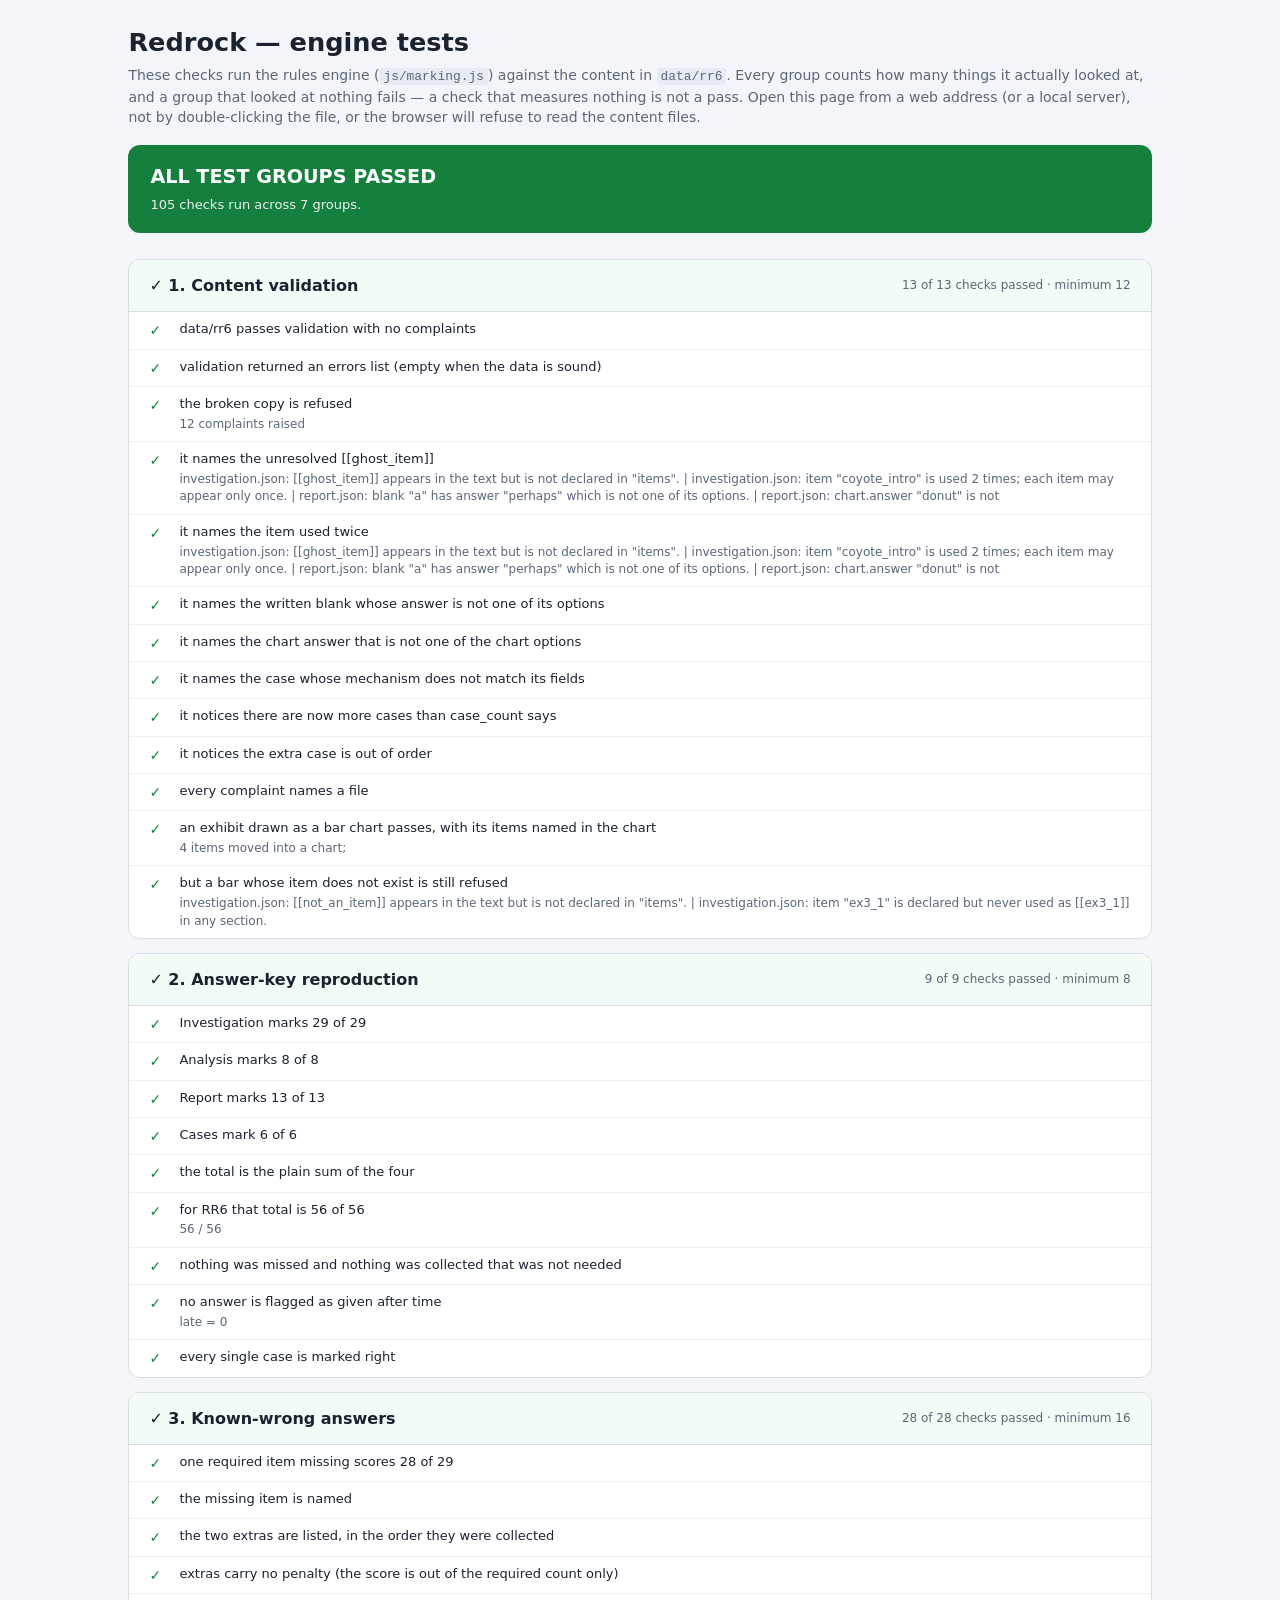
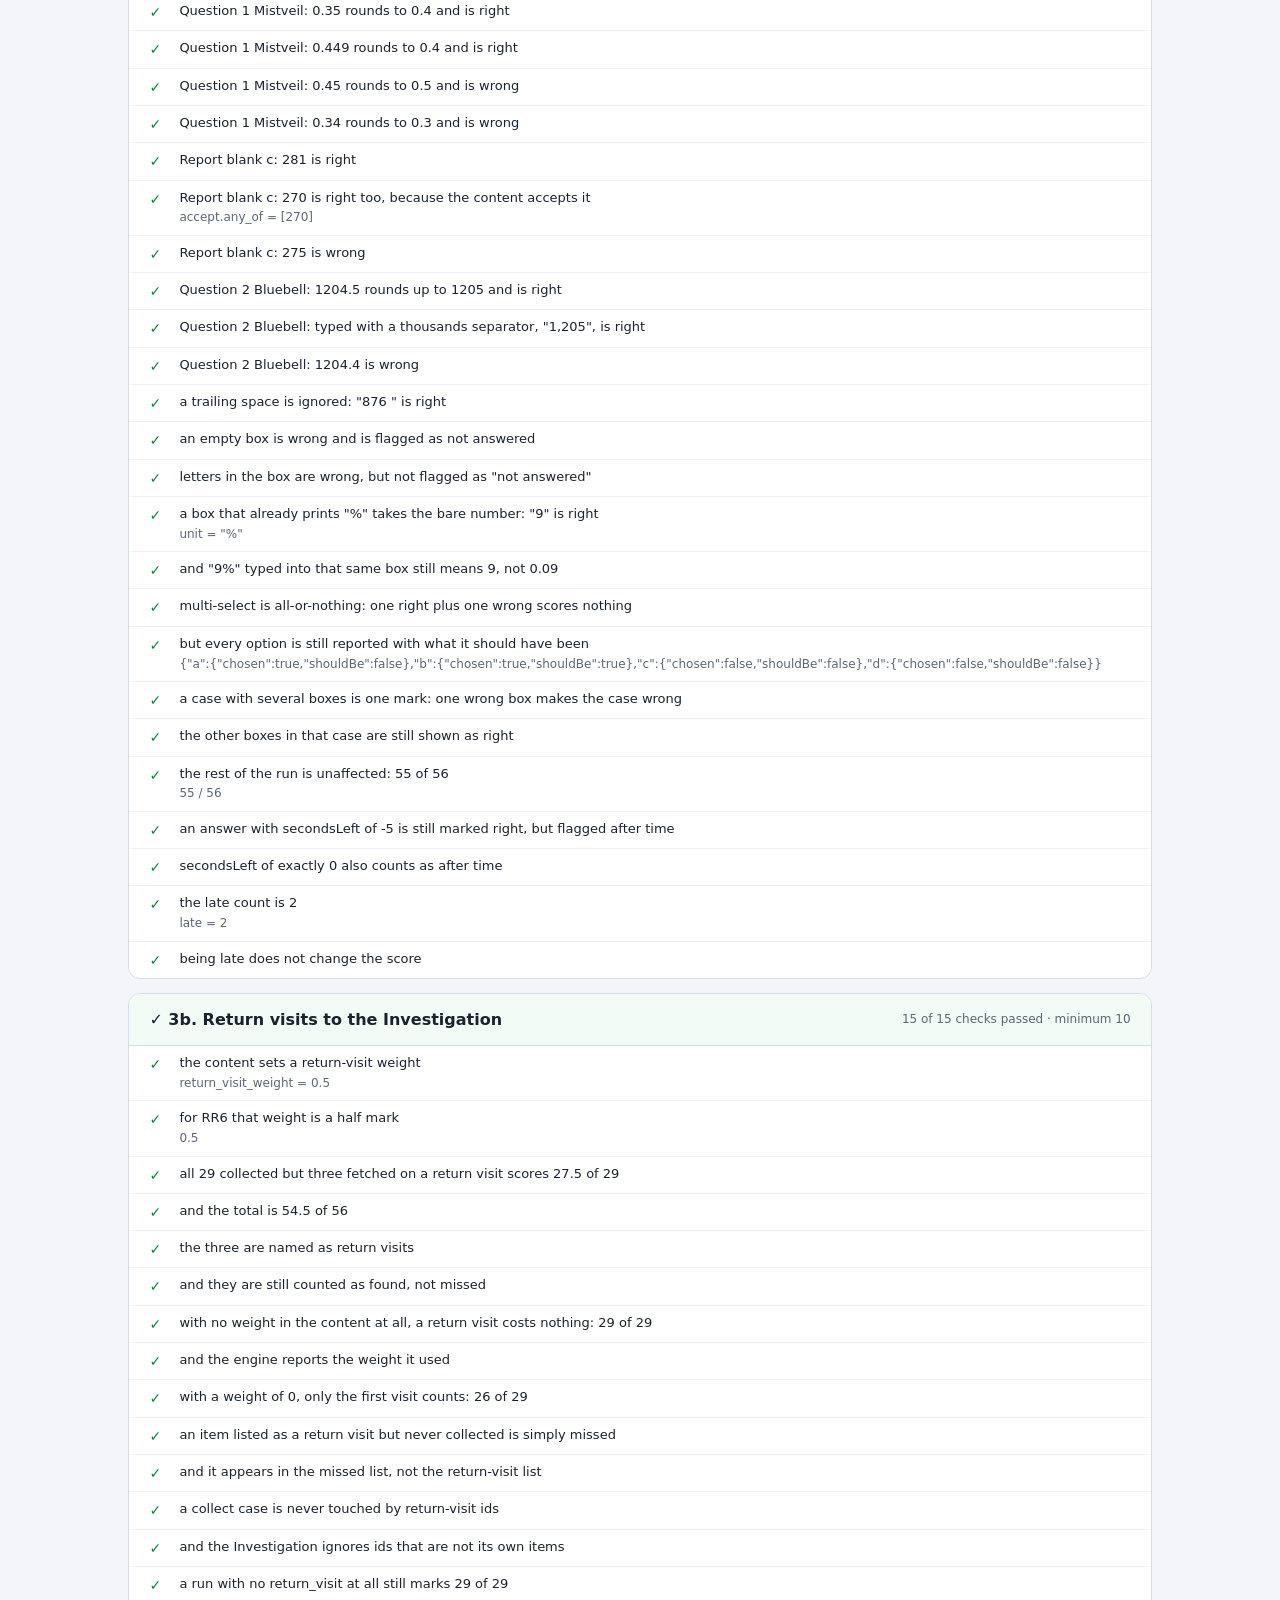
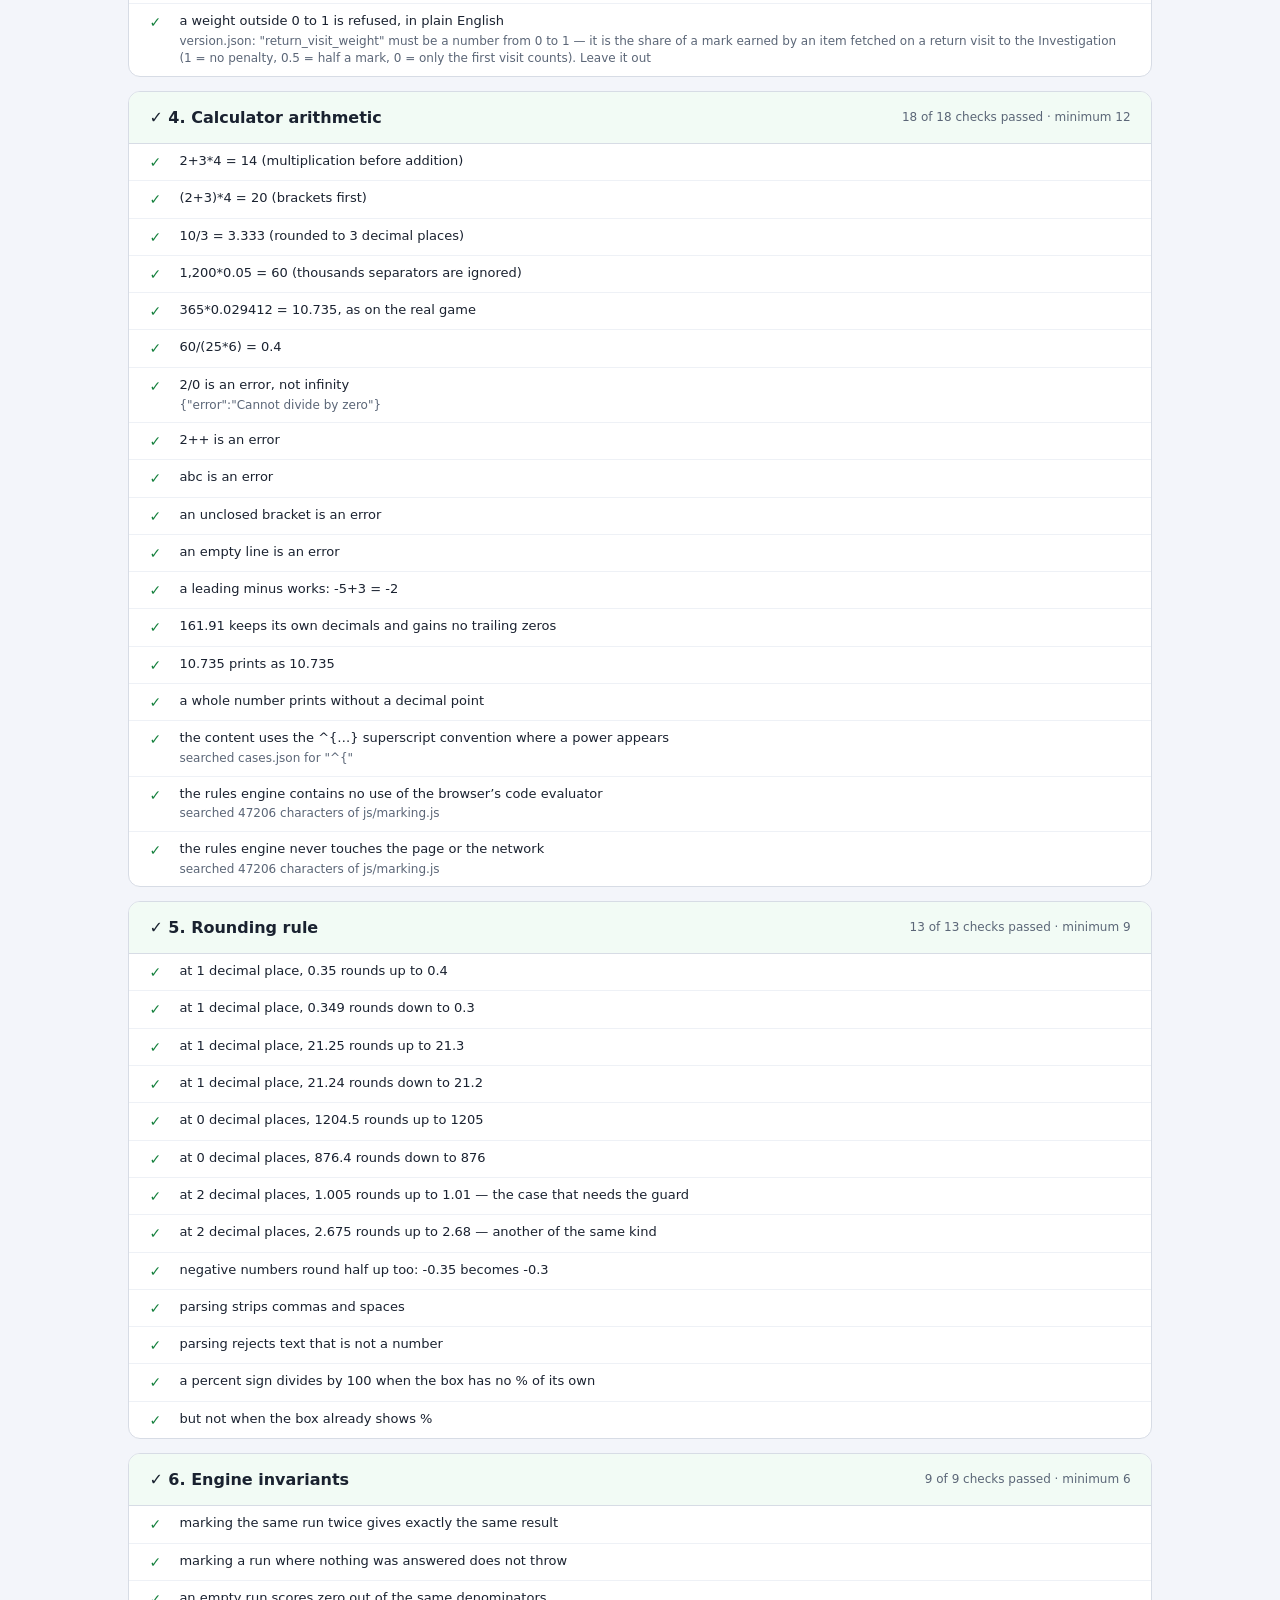
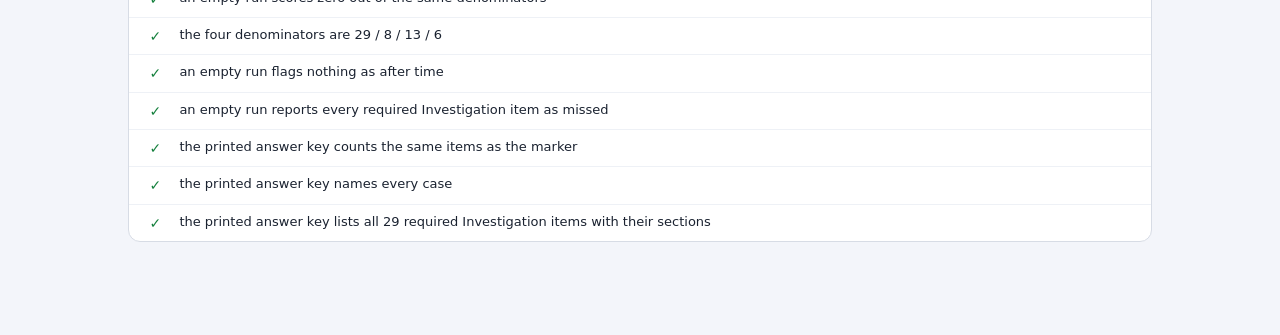
==== tests.html @ 3cd0988c "Add files via upload" ====
<!DOCTYPE html>
<html lang="en">
<head>
<meta charset="utf-8">
<meta name="viewport" content="width=device-width, initial-scale=1">
<title>Redrock — engine tests</title>
<link rel="stylesheet" href="css/shared-styles.css">
<style>
  /* This page is a report, not part of the simulation, so it is allowed to
     scroll and it is light throughout. */
  body { overflow: auto; background: var(--surface); color: var(--on-light); }
  .wrap { max-width: 1100px; margin: 0 auto; padding: 24px clamp(14px, 3vw, 40px) 80px; }
  h1 { font-size: clamp(21px, 2vw, 29px); margin-bottom: 4px; }
  .lede { color: var(--on-light-muted); margin: 0 0 var(--space-5); font-size: max(14px, 0.92em); }
  .banner {
    border-radius: var(--radius); padding: 18px 22px; margin-bottom: var(--space-6);
    font-size: clamp(17px, 1.5vw, 22px); font-weight: 700; color: #fff;
  }
  .banner.pass { background: var(--success); }
  .banner.fail { background: var(--error); }
  .banner.busy { background: var(--on-light-muted); }
  .banner .sub { display: block; font-weight: 400; font-size: max(13px, 0.62em); margin-top: 5px; opacity: 0.92; }
  .group {
    background: var(--surface-plain); border: 1px solid var(--surface-line);
    border-radius: var(--radius); margin-bottom: var(--space-4); overflow: hidden;
  }
  .group > h2 {
    font-size: max(16px, 1.05em); padding: 14px 20px; margin: 0;
    border-bottom: 1px solid var(--surface-line);
    display: flex; align-items: center; justify-content: space-between; gap: 12px;
  }
  .group .count { font-size: max(12px, 0.72em); font-weight: 500; color: var(--on-light-muted); }
  .group.is-fail > h2 { background: #fef2f6; }
  .group.is-pass > h2 { background: #f2fbf5; }
  .row { display: flex; gap: 12px; padding: 8px 20px; border-bottom: 1px solid #eef1f6; align-items: flex-start; }
  .row:last-child { border-bottom: none; }
  .row .icon { flex: 0 0 auto; font-weight: 700; width: 18px; }
  .row.ok .icon { color: var(--success); }
  .row.no .icon { color: var(--error); }
  .row.no { background: #fef2f6; }
  .row .what { flex: 1 1 auto; font-size: max(13px, 0.88em); }
  .row .detail { display: block; color: var(--on-light-muted); font-size: max(12px, 0.82em); margin-top: 2px; }
  code { font-family: ui-monospace, "SF Mono", Menlo, Consolas, monospace; font-size: 0.92em;
         background: var(--surface-sunken); padding: 1px 4px; border-radius: 4px; }
</style>
</head>
<body class="scrolls">
<div class="wrap">
  <h1>Redrock — engine tests</h1>
  <p class="lede">
    These checks run the rules engine (<code>js/marking.js</code>) against the content in
    <code>data/rr6</code>. Every group counts how many things it actually looked at, and a group
    that looked at nothing fails — a check that measures nothing is not a pass.
    Open this page from a web address (or a local server), not by double-clicking the file,
    or the browser will refuse to read the content files.
  </p>

  <div id="banner" class="banner busy">Running…</div>
  <div id="groups"></div>
</div>

<script src="js/marking.js"></script>
<script src="js/content.js"></script>
<script>
'use strict';

/* ------------------------------------------------------------------ *
 * A very small test harness.
 *
 * Each group must declare `minimum`: the least number of checks it is
 * expected to make. If it makes fewer — because the data it was going to
 * walk turned out to be empty — the group fails. This is the Sea Wolf
 * lesson: "0 problems over 0 items" reported a pass and shipped a fault.
 * ------------------------------------------------------------------ */

var groups = [];
var current = null;

function group(name, minimum) {
  current = { name: name, minimum: minimum, rows: [], failures: 0 };
  groups.push(current);
}
function check(description, condition, detail) {
  current.rows.push({ ok: !!condition, what: description, detail: detail || '' });
  if (!condition) current.failures++;
}
function checkEqual(description, actual, expected) {
  var same = JSON.stringify(actual) === JSON.stringify(expected);
  check(description, same, same ? '' : 'expected ' + JSON.stringify(expected) +
                                   ', got ' + JSON.stringify(actual));
}
function includesMessage(errors, fragment) {
  for (var i = 0; i < errors.length; i++) {
    if (errors[i].indexOf(fragment) !== -1) return true;
  }
  return false;
}
function deepCopy(x) { return JSON.parse(JSON.stringify(x)); }

function render() {
  var host = document.getElementById('groups');
  var banner = document.getElementById('banner');
  var totalChecks = 0, failedGroups = [];
  host.innerHTML = '';

  groups.forEach(function (g) {
    var tooFew = g.rows.length < g.minimum;
    if (tooFew) {
      g.rows.push({
        ok: false,
        what: 'This group made ' + g.rows.length + ' checks but should make at least ' +
              g.minimum + '.',
        detail: 'A group that measures nothing must fail, not pass.'
      });
      g.failures++;
    }
    totalChecks += g.rows.length;
    if (g.failures) failedGroups.push(g.name);

    var box = document.createElement('section');
    box.className = 'group ' + (g.failures ? 'is-fail' : 'is-pass');
    var head = document.createElement('h2');
    head.innerHTML = '<span>' + (g.failures ? '✗ ' : '✓ ') + g.name + '</span>' +
      '<span class="count">' + (g.rows.length - g.failures + (g.failures ? 0 : 0)) +
      ' of ' + g.rows.length + ' checks passed · minimum ' + g.minimum + '</span>';
    box.appendChild(head);
    g.rows.forEach(function (r) {
      var row = document.createElement('div');
      row.className = 'row ' + (r.ok ? 'ok' : 'no');
      row.innerHTML = '<span class="icon">' + (r.ok ? '✓' : '✗') + '</span>' +
        '<span class="what"></span>';
      row.querySelector('.what').textContent = r.what;
      if (r.detail) {
        var d = document.createElement('span');
        d.className = 'detail';
        d.textContent = r.detail;
        row.querySelector('.what').appendChild(d);
      }
      box.appendChild(row);
    });
    host.appendChild(box);
  });

  if (failedGroups.length) {
    banner.className = 'banner fail';
    banner.innerHTML = 'FAILED: ' + failedGroups.join(', ') +
      '<span class="sub">' + totalChecks + ' checks run across ' + groups.length + ' groups.</span>';
  } else {
    banner.className = 'banner pass';
    banner.innerHTML = 'ALL TEST GROUPS PASSED' +
      '<span class="sub">' + totalChecks + ' checks run across ' + groups.length + ' groups.</span>';
  }
}

/* ------------------------------------------------------------------ *
 * The answer key, built from the content itself.
 * Every answer in data/rr6 was checked against 20260908_RR6_Answer Key.docx
 * when the content was extracted, so reproducing the content's own answers
 * is reproducing the key.
 * ------------------------------------------------------------------ */
function keyAnswers(content) {
  var A = { investigation: { journal: [] }, analysis: {},
            report: { written: {}, grid: {} }, cases: {} };
  var items = content.investigation.items;
  Object.keys(items).forEach(function (id) { if (items[id].required) A.investigation.journal.push(id); });
  content.analysis.questions.forEach(function (q) {
    q.boxes.forEach(function (b) { A.analysis[b.id] = { value: String(b.answer), secondsLeft: 900 }; });
  });
  var rep = content.report;
  Object.keys(rep.written.blanks).forEach(function (id) {
    A.report.written[id] = { value: String(rep.written.blanks[id].answer), secondsLeft: 800 };
  });
  A.report.chart = { value: rep.chart.answer, secondsLeft: 700 };
  rep.grid.cells.forEach(function (row) {
    row.forEach(function (cell) {
      if (cell.id) A.report.grid[cell.id] = { value: String(cell.answer), secondsLeft: 600 };
    });
  });
  content.cases.cases.forEach(function (c) {
    var entry;
    if (c.mechanism === 'choose_one') entry = { value: c.answer };
    else if (c.mechanism === 'choose_many') entry = { values: c.answer.slice() };
    else if (c.mechanism === 'dropdowns') {
      entry = { dropdowns: {} };
      c.dropdowns.forEach(function (d) { entry.dropdowns[d.id] = d.answer; });
    } else if (c.mechanism === 'number' || c.mechanism === 'numbers') {
      entry = { boxes: {} };
      c.boxes.forEach(function (b) { entry.boxes[b.id] = String(b.answer); });
    } else {
      entry = { journal: [] };
      Object.keys(c.items).forEach(function (id) { if (c.items[id].required) entry.journal.push(id); });
    }
    entry.secondsLeft = 500;
    A.cases[c.number] = entry;
  });
  return A;
}

/* ------------------------------------------------------------------ */

function run(content, markingSource) {
  var M = MARKING;

  /* ---- GROUP 1 — content validation ---------------------------------- */
  group('1. Content validation', 12);

  var good = M.validateContent(content.version, content.investigation,
                               content.analysis, content.report, content.cases);
  check('data/rr6 passes validation with no complaints', good.ok,
        good.ok ? '' : good.errors.join(' | '));
  check('validation returned an errors list (empty when the data is sound)',
        Array.isArray(good.errors) && good.errors.length === 0);

  /* A deliberately broken copy. Each fault is a real mistake WK could make
     while typing the next version by hand. */
  var badInv = deepCopy(content.investigation);
  badInv.sections[0].blocks.push({ kind: 'text', text: 'A stray [[ghost_item]] reference.' });
  var firstItemId = Object.keys(badInv.items)[0];
  badInv.sections[0].blocks.push({ kind: 'text', text: 'And [[' + firstItemId + ']] again.' });

  var badRep = deepCopy(content.report);
  var firstBlank = Object.keys(badRep.written.blanks)[0];
  badRep.written.blanks[firstBlank].answer = 'perhaps';
  badRep.chart.answer = 'donut';

  var badCases = deepCopy(content.cases);
  var numberCase = null;
  badCases.cases.forEach(function (c) {
    if ((c.mechanism === 'number' || c.mechanism === 'numbers') && !numberCase) numberCase = c;
  });
  if (numberCase) { numberCase.mechanism = 'choose_one'; }   // wrong fields for its mechanism
  badCases.cases.push({ number: 99, mechanism: 'number', prompt: '', question: '',
                        explanation: '', boxes: [] });

  var bad = M.validateContent(content.version, badInv, content.analysis, badRep, badCases);
  check('the broken copy is refused', !bad.ok,
        bad.ok ? 'validation wrongly accepted it' : bad.errors.length + ' complaints raised');
  check('it names the unresolved [[ghost_item]]',
        includesMessage(bad.errors, '[[ghost_item]]'),
        bad.errors.join(' | ').slice(0, 300));
  check('it names the item used twice',
        includesMessage(bad.errors, 'is used 2 times'),
        bad.errors.join(' | ').slice(0, 300));
  check('it names the written blank whose answer is not one of its options',
        includesMessage(bad.errors, 'blank "' + firstBlank + '" has answer "perhaps"'));
  check('it names the chart answer that is not one of the chart options',
        includesMessage(bad.errors, 'chart.answer "donut"'));
  check('it names the case whose mechanism does not match its fields',
        includesMessage(bad.errors, 'needs at least two "options"'));
  check('it notices there are now more cases than case_count says',
        includesMessage(bad.errors, 'case_count'));
  check('it notices the extra case is out of order',
        includesMessage(bad.errors, 'out of order'));
  check('every complaint names a file',
        bad.errors.every(function (e) { return /\.json:/.test(e); }),
        bad.errors.filter(function (e) { return !/\.json:/.test(e); }).join(' | '));

  /* A charted exhibit names its items in the chart's own "items" list rather
     than as [[id]] inside a piece of text. RR6 has no charted exhibit, but
     RR1 to RR3 do — and an earlier version of the checker did not know about
     that second form, so it would have refused all three of them with a
     complaint that their items were "declared but never used". This check
     exists so that cannot come back. */
  var charted = deepCopy(content.investigation);
  var lastSection = charted.sections[charted.sections.length - 1];
  var chartedIds = [];
  var chartedText = JSON.stringify(lastSection.blocks);
  Object.keys(charted.items).forEach(function (id) {
    if (chartedText.indexOf('[[' + id + ']]') !== -1) chartedIds.push(id);
  });
  lastSection.blocks = [{
    kind: 'bar_chart',
    categories: chartedIds.map(function (id) { return charted.items[id].label; }),
    series: [{ name: 'Values', values: chartedIds.map(function (id) { return Number(charted.items[id].text) || 1; }),
               items: chartedIds }]
  }];
  var chartedCheck = M.validateContent(content.version, charted, content.analysis,
                                       content.report, content.cases);
  check('an exhibit drawn as a bar chart passes, with its items named in the chart',
        chartedCheck.ok && chartedIds.length >= 2,
        chartedIds.length + ' items moved into a chart; ' + chartedCheck.errors.join(' | '));

  var chartedBad = deepCopy(charted);
  chartedBad.sections[chartedBad.sections.length - 1].blocks[0].series[0].items[0] = 'not_an_item';
  var chartedBadCheck = M.validateContent(content.version, chartedBad, content.analysis,
                                          content.report, content.cases);
  check('but a bar whose item does not exist is still refused',
        !chartedBadCheck.ok && includesMessage(chartedBadCheck.errors, 'not_an_item'),
        chartedBadCheck.errors.join(' | ').slice(0, 300));

  /* ---- GROUP 2 — the answer key marks full marks --------------------- */
  group('2. Answer-key reproduction', 8);

  var key = keyAnswers(content);
  var marked = M.markGame(content, key);
  var expectedInv = Object.keys(content.investigation.items)
        .filter(function (id) { return content.investigation.items[id].required; }).length;
  var expectedAna = content.analysis.questions
        .reduce(function (n, q) { return n + q.boxes.length; }, 0);
  var nonFixed = 0;
  content.report.grid.cells.forEach(function (r) {
    r.forEach(function (c) { if (!('fixed' in c)) nonFixed++; });
  });
  var expectedRep = Object.keys(content.report.written.blanks).length + 1 + nonFixed;

  checkEqual('Investigation marks ' + expectedInv + ' of ' + expectedInv,
             [marked.investigation.score, marked.investigation.of], [expectedInv, expectedInv]);
  checkEqual('Analysis marks ' + expectedAna + ' of ' + expectedAna,
             [marked.analysis.score, marked.analysis.of], [expectedAna, expectedAna]);
  checkEqual('Report marks ' + expectedRep + ' of ' + expectedRep,
             [marked.report.score, marked.report.of], [expectedRep, expectedRep]);
  checkEqual('Cases mark ' + content.cases.cases.length + ' of ' + content.cases.cases.length,
             [marked.casesScore, marked.casesOf],
             [content.cases.cases.length, content.cases.cases.length]);
  checkEqual('the total is the plain sum of the four',
             marked.total,
             { score: expectedInv + expectedAna + expectedRep + content.cases.cases.length,
               of: expectedInv + expectedAna + expectedRep + content.cases.cases.length });
  check('for RR6 that total is 56 of 56',
        marked.total.score === 56 && marked.total.of === 56,
        marked.total.score + ' / ' + marked.total.of);
  check('nothing was missed and nothing was collected that was not needed',
        marked.investigation.missing.length === 0 && marked.investigation.extras.length === 0);
  check('no answer is flagged as given after time', marked.late === 0, 'late = ' + marked.late);
  check('every single case is marked right',
        marked.cases.length === content.cases.cases.length &&
        marked.cases.every(function (c) { return c.correct; }),
        marked.cases.filter(function (c) { return !c.correct; })
                    .map(function (c) { return 'case ' + c.number; }).join(', '));

  /* ---- GROUP 3 — deliberately wrong answers -------------------------- */
  group('3. Known-wrong answers', 16);

  var wrong = keyAnswers(content);
  var requiredIds = Object.keys(content.investigation.items)
        .filter(function (id) { return content.investigation.items[id].required; });
  var optionalIds = Object.keys(content.investigation.items)
        .filter(function (id) { return !content.investigation.items[id].required; });
  var dropped = requiredIds[0];
  wrong.investigation.journal = requiredIds.slice(1)
        .concat([optionalIds[0], optionalIds[1]]);
  var wrongMarked = M.markGame(content, wrong);
  checkEqual('one required item missing scores ' + (expectedInv - 1) + ' of ' + expectedInv,
             [wrongMarked.investigation.score, wrongMarked.investigation.of],
             [expectedInv - 1, expectedInv]);
  checkEqual('the missing item is named', wrongMarked.investigation.missing, [dropped]);
  checkEqual('the two extras are listed, in the order they were collected',
             wrongMarked.investigation.extras, [optionalIds[0], optionalIds[1]]);
  check('extras carry no penalty (the score is out of the required count only)',
        wrongMarked.investigation.of === expectedInv);

  var q1 = content.analysis.questions[0].boxes[0];      // Mistveil, key 0.4 at 1 decimal
  check('Question 1 Mistveil: 0.35 rounds to 0.4 and is right',
        M.markNumber('0.35', q1).correct);
  check('Question 1 Mistveil: 0.449 rounds to 0.4 and is right',
        M.markNumber('0.449', q1).correct);
  check('Question 1 Mistveil: 0.45 rounds to 0.5 and is wrong',
        !M.markNumber('0.45', q1).correct);
  check('Question 1 Mistveil: 0.34 rounds to 0.3 and is wrong',
        !M.markNumber('0.34', q1).correct);

  var blankC = content.report.written.blanks.c;         // 281, also accepts 270
  check('Report blank c: 281 is right', M.markNumber('281', blankC).correct);
  check('Report blank c: 270 is right too, because the content accepts it',
        M.markNumber('270', blankC).correct,
        'accept.any_of = ' + JSON.stringify(blankC.accept.any_of || []));
  check('Report blank c: 275 is wrong', !M.markNumber('275', blankC).correct);

  var q2b = content.analysis.questions[1].boxes[1];     // Bluebell, key 1205 at 0 decimals
  check('Question 2 Bluebell: 1204.5 rounds up to 1205 and is right',
        M.markNumber('1204.5', q2b).correct);
  check('Question 2 Bluebell: typed with a thousands separator, "1,205", is right',
        M.markNumber('1,205', q2b).correct);
  check('Question 2 Bluebell: 1204.4 is wrong', !M.markNumber('1204.4', q2b).correct);

  var q2a = content.analysis.questions[1].boxes[0];     // Mistveil, key 876
  check('a trailing space is ignored: "876 " is right', M.markNumber('876 ', q2a).correct);
  var emptyMark = M.markNumber('', q2a);
  check('an empty box is wrong and is flagged as not answered',
        !emptyMark.correct && emptyMark.notAnswered === true);
  check('letters in the box are wrong, but not flagged as "not answered"',
        !M.markNumber('eight hundred', q2a).correct &&
        M.markNumber('eight hundred', q2a).notAnswered !== true);

  var pctBox = content.analysis.questions[2].boxes[0];  // has unit "%"
  check('a box that already prints "%" takes the bare number: "9" is right',
        M.markNumber('9', pctBox).correct, 'unit = ' + JSON.stringify(pctBox.unit));
  check('and "9%" typed into that same box still means 9, not 0.09',
        M.markNumber('9%', pctBox).correct);

  var multiCase = null;
  content.cases.cases.forEach(function (c) { if (c.mechanism === 'choose_many') multiCase = c; });
  var multi = M.markMulti(['a', 'b'], multiCase.options, multiCase.answer);
  check('multi-select is all-or-nothing: one right plus one wrong scores nothing',
        !multi.correct);
  check('but every option is still reported with what it should have been',
        Object.keys(multi.per_option).length === Object.keys(multiCase.options).length &&
        multi.per_option.b.shouldBe === true && multi.per_option.a.shouldBe === false,
        JSON.stringify(multi.per_option));

  var boxesCase = null;
  content.cases.cases.forEach(function (c) {
    if (c.mechanism === 'numbers' && c.boxes && c.boxes.length > 1) boxesCase = c;
  });
  var caseAnswers = keyAnswers(content);
  caseAnswers.cases[boxesCase.number].boxes[boxesCase.boxes[1].id] = '999';
  var caseMarked = M.markGame(content, caseAnswers);
  var thatCase = caseMarked.cases.filter(function (c) { return c.number === boxesCase.number; })[0];
  check('a case with several boxes is one mark: one wrong box makes the case wrong',
        !thatCase.correct);
  check('the other boxes in that case are still shown as right',
        thatCase.detail.boxes[0].correct === true && thatCase.detail.boxes[1].correct === false);
  check('the rest of the run is unaffected: ' + (56 - 1) + ' of 56',
        caseMarked.total.score === 55, caseMarked.total.score + ' / ' + caseMarked.total.of);

  var lateAnswers = keyAnswers(content);
  lateAnswers.analysis[q1.id].secondsLeft = -5;
  lateAnswers.report.chart.secondsLeft = 0;
  var lateMarked = M.markGame(content, lateAnswers);
  check('an answer with secondsLeft of -5 is still marked right, but flagged after time',
        lateMarked.analysis.questions[0].boxes[0].correct === true &&
        lateMarked.analysis.questions[0].boxes[0].late === true);
  check('secondsLeft of exactly 0 also counts as after time',
        lateMarked.report.chart.late === true);
  check('the late count is 2', lateMarked.late === 2, 'late = ' + lateMarked.late);
  check('being late does not change the score', lateMarked.total.score === 56);

  /* ---- GROUP 3b — going back to the Investigation for something ------ */
  group('3b. Return visits to the Investigation', 10);

  var weight = content.version.return_visit_weight;
  check('the content sets a return-visit weight', typeof weight === 'number',
        'return_visit_weight = ' + JSON.stringify(weight));
  check('for RR6 that weight is a half mark', weight === 0.5, String(weight));

  /* All 29 collected, but three of them fetched on a second visit. */
  var back = keyAnswers(content);
  var threeLate = requiredIds.slice(0, 3);
  back.investigation.return_visit = threeLate.slice();
  var backMarked = M.markGame(content, back);
  checkEqual('all 29 collected but three fetched on a return visit scores 27.5 of 29',
             [backMarked.investigation.score, backMarked.investigation.of], [27.5, 29]);
  checkEqual('and the total is 54.5 of 56',
             [backMarked.total.score, backMarked.total.of], [54.5, 56]);
  checkEqual('the three are named as return visits',
             backMarked.investigation.returnVisit, threeLate);
  check('and they are still counted as found, not missed',
        backMarked.investigation.found.length === 29 &&
        backMarked.investigation.missing.length === 0);

  /* The same three, with the weight taken out of a copy of the content. */
  var noWeight = deepCopy(content);
  delete noWeight.version.return_visit_weight;
  var noWeightMarked = M.markGame(noWeight, back);
  checkEqual('with no weight in the content at all, a return visit costs nothing: 29 of 29',
             [noWeightMarked.investigation.score, noWeightMarked.investigation.of], [29, 29]);
  check('and the engine reports the weight it used', noWeightMarked.investigation.weight === 1);

  var zeroWeight = deepCopy(content);
  zeroWeight.version.return_visit_weight = 0;
  var zeroMarked = M.markGame(zeroWeight, back);
  checkEqual('with a weight of 0, only the first visit counts: 26 of 29',
             [zeroMarked.investigation.score, zeroMarked.investigation.of], [26, 29]);

  /* An id named as a return visit that was never actually collected. */
  var ghost = keyAnswers(content);
  ghost.investigation.journal = requiredIds.slice(1);
  ghost.investigation.return_visit = [requiredIds[0]];
  var ghostMarked = M.markGame(content, ghost);
  checkEqual('an item listed as a return visit but never collected is simply missed',
             [ghostMarked.investigation.score, ghostMarked.investigation.of], [28, 29]);
  checkEqual('and it appears in the missed list, not the return-visit list',
             [ghostMarked.investigation.missing, ghostMarked.investigation.returnVisit],
             [[requiredIds[0]], []]);

  /* Collect cases have no such thing as a return visit. */
  var collectCase = null;
  content.cases.cases.forEach(function (c) { if (c.mechanism === 'collect') collectCase = c; });
  var caseIds = Object.keys(collectCase.items).filter(function (id) {
    return collectCase.items[id].required;
  });
  var caseBack = keyAnswers(content);
  caseBack.investigation.return_visit = caseIds.slice();   /* nonsense on purpose */
  var caseBackMarked = M.markGame(content, caseBack);
  var thatCollect = caseBackMarked.cases.filter(function (c) {
    return c.number === collectCase.number;
  })[0];
  check('a collect case is never touched by return-visit ids', thatCollect.correct === true);
  checkEqual('and the Investigation ignores ids that are not its own items',
             [caseBackMarked.investigation.score, caseBackMarked.investigation.of], [29, 29]);

  check('a run with no return_visit at all still marks 29 of 29',
        M.markGame(content, keyAnswers(content)).investigation.score === 29);

  var badWeight = deepCopy(content);
  badWeight.version.return_visit_weight = 1.5;
  var badWeightCheck = M.validateContent(badWeight.version, badWeight.investigation,
                                         badWeight.analysis, badWeight.report, badWeight.cases);
  check('a weight outside 0 to 1 is refused, in plain English',
        !badWeightCheck.ok && includesMessage(badWeightCheck.errors, 'return_visit_weight'),
        badWeightCheck.errors.join(' | ').slice(0, 240));

  /* ---- GROUP 4 — the calculator's arithmetic ------------------------- */
  group('4. Calculator arithmetic', 12);

  function value(expr) { var r = MARKING.evaluate(expr); return r.error ? ('error: ' + r.error) : r.value; }
  checkEqual('2+3*4 = 14 (multiplication before addition)', value('2+3*4'), 14);
  checkEqual('(2+3)*4 = 20 (brackets first)', value('(2+3)*4'), 20);
  checkEqual('10/3 = 3.333 (rounded to 3 decimal places)', value('10/3'), 3.333);
  checkEqual('1,200*0.05 = 60 (thousands separators are ignored)', value('1,200*0.05'), 60);
  checkEqual('365*0.029412 = 10.735, as on the real game', value('365*0.029412'), 10.735);
  checkEqual('60/(25*6) = 0.4', value('60/(25*6)'), 0.4);
  check('2/0 is an error, not infinity', !!MARKING.evaluate('2/0').error,
        JSON.stringify(MARKING.evaluate('2/0')));
  check('2++ is an error', !!MARKING.evaluate('2++').error);
  check('abc is an error', !!MARKING.evaluate('abc').error);
  check('an unclosed bracket is an error', !!MARKING.evaluate('(2+3').error);
  check('an empty line is an error', !!MARKING.evaluate('').error);
  checkEqual('a leading minus works: -5+3 = -2', value('-5+3'), -2);
  checkEqual('161.91 keeps its own decimals and gains no trailing zeros',
             MARKING.formatNumber(161.91), '161.91');
  checkEqual('10.735 prints as 10.735', MARKING.formatNumber(10.735), '10.735');
  checkEqual('a whole number prints without a decimal point', MARKING.formatNumber(876), '876');
  check('the content uses the ^{…} superscript convention where a power appears',
        JSON.stringify(content.cases.cases).indexOf('^{') !== -1,
        'searched cases.json for "^{"');

  check('the rules engine contains no use of the browser’s code evaluator',
        markingSource.indexOf('ev' + 'al(') === -1,
        'searched ' + markingSource.length + ' characters of js/marking.js');
  check('the rules engine never touches the page or the network',
        markingSource.indexOf('document.') === -1 &&
        markingSource.indexOf('window.') === -1 &&
        markingSource.indexOf('fetch(') === -1,
        'searched ' + markingSource.length + ' characters of js/marking.js');

  /* ---- GROUP 5 — the rounding rule ----------------------------------- */
  group('5. Rounding rule', 9);

  checkEqual('at 1 decimal place, 0.35 rounds up to 0.4', MARKING.roundTo(0.35, 1), 0.4);
  checkEqual('at 1 decimal place, 0.349 rounds down to 0.3', MARKING.roundTo(0.349, 1), 0.3);
  checkEqual('at 1 decimal place, 21.25 rounds up to 21.3', MARKING.roundTo(21.25, 1), 21.3);
  checkEqual('at 1 decimal place, 21.24 rounds down to 21.2', MARKING.roundTo(21.24, 1), 21.2);
  checkEqual('at 0 decimal places, 1204.5 rounds up to 1205', MARKING.roundTo(1204.5, 0), 1205);
  checkEqual('at 0 decimal places, 876.4 rounds down to 876', MARKING.roundTo(876.4, 0), 876);
  checkEqual('at 2 decimal places, 1.005 rounds up to 1.01 — the case that needs the guard',
             MARKING.roundTo(1.005, 2), 1.01);
  checkEqual('at 2 decimal places, 2.675 rounds up to 2.68 — another of the same kind',
             MARKING.roundTo(2.675, 2), 2.68);
  checkEqual('negative numbers round half up too: -0.35 becomes -0.3',
             MARKING.roundTo(-0.35, 1), -0.3);
  checkEqual('parsing strips commas and spaces', MARKING.parseNumber(' 1,204.5 ', false), 1204.5);
  checkEqual('parsing rejects text that is not a number', MARKING.parseNumber('12a', false), null);
  checkEqual('a percent sign divides by 100 when the box has no % of its own',
             MARKING.parseNumber('16%', false), 0.16);
  checkEqual('but not when the box already shows %', MARKING.parseNumber('16%', true), 16);

  /* ---- GROUP 6 — engine invariants ----------------------------------- */
  group('6. Engine invariants', 6);

  var twice1 = JSON.stringify(M.markGame(content, keyAnswers(content)));
  var twice2 = JSON.stringify(M.markGame(content, keyAnswers(content)));
  check('marking the same run twice gives exactly the same result', twice1 === twice2);

  var emptyRun = M.markGame(content, {});
  check('marking a run where nothing was answered does not throw', true);
  checkEqual('an empty run scores zero out of the same denominators',
             [emptyRun.total.score, emptyRun.total.of], [0, 56]);
  checkEqual('the four denominators are 29 / 8 / 13 / 6',
             [emptyRun.investigation.of, emptyRun.analysis.of,
              emptyRun.report.of, emptyRun.casesOf], [29, 8, 13, 6]);
  check('an empty run flags nothing as after time', emptyRun.late === 0);
  check('an empty run reports every required Investigation item as missed',
        emptyRun.investigation.missing.length === 29);

  var keyPrint = M.answerKey(content);
  checkEqual('the printed answer key counts the same items as the marker',
             [keyPrint.totals.investigation, keyPrint.totals.analysis,
              keyPrint.totals.report, keyPrint.totals.cases, keyPrint.totals.total],
             [29, 8, 13, 6, 56]);
  check('the printed answer key names every case', keyPrint.cases.length === 6);
  check('the printed answer key lists all 29 required Investigation items with their sections',
        keyPrint.investigation.length === 29 &&
        keyPrint.investigation.every(function (i) { return i.section !== ''; }));

  render();
}

/* ------------------------------------------------------------------ */

Promise.all([
  CONTENT.loadVersion(CONTENT.versionFromUrl(window.location.search, 'rr6'), ''),
  fetch('js/marking.js', { cache: 'no-store' }).then(function (r) { return r.text(); })
]).then(function (parts) {
  var loaded = parts[0];
  if (!loaded.ok) {
    group('Loading the content', 1);
    loaded.errors.forEach(function (e) { check(e, false); });
    render();
    return;
  }
  run(loaded.content, parts[1]);
}).catch(function (err) {
  group('Loading the content', 1);
  check('The test page could not start: ' + (err.message || err), false);
  render();
});
</script>
</body>
</html>
---- css/shared-styles.css ----
/* ==========================================================================
   CASEMENTOR SIMULATION — SHARED STYLES
   ==========================================================================

   The common visual language for CaseMentor / CaseMaster practice
   simulations. Extracted from the Sea Wolf rebuild (September 2026) so that
   Redrock, and anything after it, looks like the same product without
   anybody having to remember what Sea Wolf looked like.

   HOW TO USE THIS FILE
   --------------------
   1. Copy it into your simulation's `css/` folder.
   2. Load it BEFORE your own stylesheet:

          <link rel="stylesheet" href="css/shared-styles.css">
          <link rel="stylesheet" href="css/app.css">

   3. Put anything specific to your simulation in your own `app.css`. Do not
      edit this file to make one simulation look different — that is what
      breaks the family resemblance. If a change genuinely belongs to every
      simulation, change it here and re-copy it to the others.

   WHAT THIS FILE DEPENDS ON
   -------------------------
   Nothing. No images, no web fonts, no other stylesheet, no JavaScript, no
   internet connection. It uses only the fonts already installed on the
   visitor's computer. You can open a page that loads only this file and it
   will render correctly.

   WHAT IS FIXED AND WHAT IS YOURS
   -------------------------------
   Read STYLE-GUIDE.md. In short: the colours, the type sizes, the spacing
   steps and the components below are fixed brand identity and should be
   used unchanged. Anything describing microbes, seabeds or sites is Sea
   Wolf's own and is NOT in this file.

   A NOTE ON WHY THE COLOURS LOOK DARKER THAN YOU MIGHT EXPECT
   -----------------------------------------------------------
   Several were deliberately darkened during the Sea Wolf build because the
   lighter versions failed the readability standard the project had already
   committed to (WCAG AA: ordinary text at least 4.5 times the brightness of
   its background, larger text and meaningful shapes at least 3 times). The
   measured ratios are in STYLE-GUIDE.md. Please do not lighten them back.
   ========================================================================== */


/* ==========================================================================
   1. THE PALETTE, THE TYPE SIZES AND THE SPACING STEPS

   Every colour and size is named once, here. Change it here and it changes
   everywhere. Do not hunt for raw colour values further down the file.
   ========================================================================== */
:root {

  /* --- THE DARK STAGE THE SIMULATION SITS ON ---------------------------- */
  --page-bg:        #1f2733;   /* behind absolutely everything */
  --box-bg:         #2b3545;   /* inside the main playing area */
  --header-bg:      #333f50;   /* the bar across the top */
  --box-border:     #46536a;   /* edges and dividers on the dark stage */

  /* --- LIGHT SURFACES: cards, columns, popups, the results screen -------
     Content that has to be read sits on a light surface, never on the dark
     stage. This is a hard rule, not a preference: it is what keeps text and
     small pictures legible. */
  --surface:        #f3f5fa;   /* the normal light card */
  --surface-plain:  #ffffff;   /* a plainer white, e.g. behind a picture */
  --surface-line:   #d7dce5;   /* the edge of a light card */
  --surface-sunken: #e7ebf3;   /* a recess inside a light card */

  /* --- TEXT -------------------------------------------------------------
     Four text colours, two for each kind of background. "Muted" is for
     supporting text only, never for anything the candidate must act on. */
  --on-dark:        #e6e9f0;
  --on-dark-muted:  #a8b2c4;
  --on-light:       #1a2230;
  --on-light-muted: #5b6677;

  /* --- COLOURS THAT CARRY MEANING --------------------------------------
     Each of these says something. Do not use them decoratively: a candidate
     who learns that blue means "you can press this" should never meet a
     blue thing that cannot be pressed. */
  --accent:         #2563eb;   /* you can press this / this is selected */
  --accent-dark:    #1d4ed8;   /* the mouse is over it */
  --accent-soft:    #dbeafe;   /* a pale blue wash behind a selected thing */
  --success:        #15803d;   /* correct, or a best-possible score */
  --error:          #dc2626;   /* wrong, or a destructive action */
  --warning:        #d97706;   /* caution, not yet an error */
  --warning-soft:   #fef3c7;   /* a pale wash behind a warning */
  --timer-green:    #4ade80;   /* time remaining */
  --timer-track:    #2a3344;   /* time already spent */

  /* --- SIZES ------------------------------------------------------------ */
  --header-height:  56px;
  --radius:         12px;      /* big things: panels, cards, popups */
  --radius-small:    8px;      /* small things: buttons, inputs, chips */
  --panel-width:    18%;       /* the information sidebar */
  --panel-min:     220px;      /* ...but never narrower than this */

  /* --- TYPE -------------------------------------------------------------
     One base size that grows a little on a large screen and never falls
     below 14px. Everything else is expressed relative to it, so the whole
     interface scales together. */
  --font: clamp(14px, 1.05vw, 18px);

  /* --- THE SPACING SCALE ------------------------------------------------
     Six steps. Use these rather than inventing numbers: a layout built from
     a small fixed set of gaps looks deliberate, and one built from
     arbitrary numbers looks accidental, even when nobody can say why.

       --space-1   4px   inside a chip; between an icon and its own label
       --space-2   8px   between closely related items
       --space-3  12px   the normal gap between things in a row
       --space-4  14px   padding inside a panel or card
       --space-5  18px   between blocks of content
       --space-6  26px   between major sections                            */
  --space-1:  4px;
  --space-2:  8px;
  --space-3: 12px;
  --space-4: 14px;
  --space-5: 18px;
  --space-6: 26px;
}


/* ==========================================================================
   2. PAGE BASICS
   ========================================================================== */
* { box-sizing: border-box; }

/* ANYTHING MARKED `hidden` MUST REALLY BE HIDDEN. DO NOT REMOVE THIS RULE.

   It is here because of a real fault that cost a morning. A "please enlarge
   your window" panel was styled `display: flex`, and that beats the
   browser's own way of hiding an element marked `hidden`. The panel covers
   the whole screen, so it sat there invisible and swallowed every click on
   the page — the login button simply did nothing, with no error anywhere.

   Any rule that sets `display` on an element you also hide with `hidden`
   will reproduce this. The line below closes it off for every element at
   once, rather than for the one panel that happened to break first. */
[hidden] { display: none !important; }

html, body {
  height: 100%;
  margin: 0;
  padding: 0;
}

body {
  background: var(--page-bg);
  color: var(--on-dark);
  font-family: system-ui, -apple-system, "Segoe UI", Roboto, sans-serif;
  font-size: var(--font);
  line-height: 1.45;
  overflow: hidden;              /* the game itself never scrolls */
  -webkit-font-smoothing: antialiased;
  /* Numbers line up in columns instead of jiggling as they change — which
     matters a great deal on a screen with a counting-down clock. */
  font-variant-numeric: tabular-nums;
}

/* The results screen is the one screen allowed to scroll. See §9. */
body.scrolls { overflow: auto; }

h1, h2, h3 { margin: 0; font-weight: 600; }

/* NOTHING IS EVER SMALLER THAN 12px. This is the readability floor for the
   whole product. `max(12px, …)` is the pattern used throughout: it means
   "this size, but never below 12px". */
small, .small { font-size: max(12px, 0.8em); }


/* ==========================================================================
   3. THE HEADER BAR AND THE TIMER
   ========================================================================== */
.header-bar {
  flex: 0 0 auto;
  height: var(--header-height);
  background: var(--header-bg);
  display: flex;
  align-items: center;
  padding: 0 var(--space-4);
  gap: var(--space-3);
  position: relative;
  z-index: 30;
}
.header-left, .header-right {
  flex: 1 1 0;
  display: flex;
  align-items: center;
  gap: var(--space-2);
}
.header-right { justify-content: flex-end; }

/* The clock reading, e.g. "29 min left" or "Time's up". */
.time-text {
  font-size: max(12px, 0.78em);
  color: var(--on-dark);
  white-space: nowrap;
}

.time-bar {
  width: min(34vw, 420px);
  height: 9px;
  background: var(--timer-track);
  border-radius: 999px;
  overflow: hidden;
  flex: 0 1 auto;
  /* THE PALE OUTLINE IS LOAD-BEARING. Keep it.

     No pair of colours exists that contrasts enough with each OTHER and
     also stands out from the header bar behind them — that was checked by
     exhaustive search, it is a geometric impossibility, not a failure of
     imagination. So the outline, not a colour difference, is what makes the
     full length of the bar visible. Without it a candidate can see the
     green but cannot tell what fraction of the bar it is, which is the
     entire point of a timer bar. */
  border: 1px solid rgba(255, 255, 255, 0.45);
}
.time-bar-fill {
  height: 100%;
  background: var(--timer-green);
  border-radius: 999px;
  /* Slow enough to read as draining, not as ticking. */
  transition: width 0.9s linear;
}


/* ==========================================================================
   4. BUTTONS
   ========================================================================== */

/* The primary button. One per screen: the thing the candidate is meant to
   press next. */
.btn {
  font-family: inherit;
  font-size: max(14px, 0.9em);
  font-weight: 500;
  border: none;
  border-radius: var(--radius-small);
  padding: 9px 22px;
  cursor: pointer;
  background: var(--accent);
  color: #fff;
  transition: background 0.12s ease;
}
.btn:hover:not(:disabled)  { background: var(--accent-dark); }
.btn:active:not(:disabled) { transform: translateY(1px); }
.btn:disabled {
  opacity: 0.4;
  cursor: not-allowed;
}
/* Every focusable thing shows a visible ring when reached by keyboard. */
.btn:focus-visible {
  outline: 2px solid #fff;
  outline-offset: 2px;
}

/* A quieter button, for anything that is not the main action — Restart,
   Legend, Print. Reads as available without competing with the primary. */
.btn-quiet {
  font-family: inherit;
  font-size: max(13px, 0.84em);
  font-weight: 500;
  border: 1px solid var(--box-border);
  border-radius: var(--radius-small);
  padding: 6px 14px;
  cursor: pointer;
  background: transparent;
  color: var(--on-dark);
  transition: background 0.12s ease;
}
.btn-quiet:hover:not(:disabled) { background: rgba(255, 255, 255, 0.09); }
.btn-quiet:focus-visible { outline: 2px solid #fff; outline-offset: 2px; }

/* A small round button carrying a + or a −, for adding and removing things.

   WHY THE GLYPH IS DRAWN INSTEAD OF TYPED
   ---------------------------------------
   A typed "+" never sits in the middle of a circle. Fonts place those
   characters on the mathematical axis, which is above the centre of the
   line box, so the character lands low — and lands differently on Windows,
   macOS and iOS. Line-height tricks get close and stay wrong.

   So the button contains no text at all. The bar and the upright are two
   drawn rectangles, each centred by `transform`, which is exact and
   identical in every browser. `.round-btn.remove` simply omits the upright.

   The glyph is sized as a PERCENTAGE of the circle, not in pixels, so it
   keeps its proportions when the visitor zooms the browser. In pixels it
   did not: the bar filled 58% of the circle at 80% zoom and 31% at 150%,
   so the + visibly changed shape as you zoomed. */
.round-btn {
  position: relative;
  width: 26px;
  height: 26px;
  border-radius: 50%;
  border: none;
  padding: 0;
  background: var(--accent);
  color: #fff;
  cursor: pointer;
  font-family: inherit;
  font-size: 0;                  /* hides any character in the markup */
  line-height: 0;
  display: block;
  transition: background 0.12s ease, transform 0.08s ease;
}
.round-btn::before {             /* the horizontal bar — on both + and − */
  content: "";
  position: absolute;
  top: 50%; left: 50%;
  transform: translate(-50%, -50%);
  width: 46%; height: 8%;
  min-height: 2px;
  border-radius: 1px;
  background: #fff;
}
.round-btn::after {              /* the upright — only on + */
  content: "";
  position: absolute;
  top: 50%; left: 50%;
  transform: translate(-50%, -50%);
  width: 8%; height: 46%;
  min-width: 2px;
  border-radius: 1px;
  background: #fff;
}
.round-btn.remove::after { display: none; }
.round-btn.remove          { background: var(--error); }
.round-btn.remove:hover:not(:disabled) { background: #b91c1c; }
.round-btn:hover:not(:disabled)  { background: var(--accent-dark); }
.round-btn:active:not(:disabled) { transform: scale(0.94); }
.round-btn:disabled { opacity: 0.32; cursor: not-allowed; }
.round-btn:focus-visible { outline: 2px solid #fff; outline-offset: 2px; }


/* ==========================================================================
   5. THE MAIN BOX, THE WORKSPACE AND THE INFORMATION SIDEBAR
   ========================================================================== */
#app {
  display: flex;
  flex-direction: column;
  height: 100%;
}

.stage {
  flex: 1 1 auto;
  min-height: 0;
  padding: var(--space-4);
  display: flex;
}

.main-box {
  flex: 1 1 auto;
  min-height: 0;
  background: var(--box-bg);
  border: 1px solid var(--box-border);
  border-radius: var(--radius);
  display: flex;
  overflow: hidden;
  position: relative;
}

/* Everything except the sidebar. */
.workspace {
  flex: 1 1 auto;
  min-width: 0;
  min-height: 0;
  padding: var(--space-4) 16px;
  display: flex;
  flex-direction: column;
  overflow: hidden;
}

/* THE INFORMATION SIDEBAR — the right-hand strip that says what the current
   task is asking for. It is always present, always in the same place, and
   always the same width, so a candidate under time pressure never has to
   look for it. */
.side {
  flex: 0 0 var(--panel-width);
  min-width: var(--panel-min);
  padding: var(--space-4);
  display: flex;
  flex-direction: column;
  gap: var(--space-3);
  border-left: 1px solid var(--box-border);
  min-height: 0;
}
.side-card {
  background: var(--surface);
  color: var(--on-light);
  border-radius: var(--radius-small);
  padding: var(--space-3) var(--space-4);
}
.side-card h3 {
  font-size: max(13px, 0.86em);
  margin-bottom: var(--space-1);
}
.side-card .side-group {
  font-size: max(12px, 0.8em);
  color: var(--on-light-muted);
  font-weight: 600;
  margin-top: var(--space-2);
}


/* ==========================================================================
   6. LIGHT CARDS

   The general-purpose container for content a candidate must read. Always
   light, whatever sits behind it.
   ========================================================================== */
.card {
  background: var(--surface);
  color: var(--on-light);
  border: 1px solid var(--surface-line);
  border-radius: var(--radius);
  padding: var(--space-3);
  position: relative;
}
.card-title {
  font-weight: 700;
  font-size: max(14px, 0.95em);
  overflow: hidden;
  text-overflow: ellipsis;
  white-space: nowrap;
}
/* A plain white recess inside a card, e.g. behind a picture. */
.card-well {
  background: var(--surface-plain);
  border-radius: var(--radius-small);
  padding: var(--space-1);
  display: flex;
  align-items: center;
  justify-content: center;
}
.card-well img {
  max-width: 100%;
  max-height: 100%;
  object-fit: contain;
}

/* A COMPACT CARD: a title line with a small round button in the corner, and
   a row of small facts beneath it.

   THREE THINGS HERE ARE LOAD-BEARING AND WERE EACH GOT WRONG FIRST TIME.
   They are worth understanding before changing anything.

   (a) The space above and below the two rows is FIXED, and the gap between
       them takes whatever height is left. Done the other way round — the
       rows centred as a block — the card put its spare height at the top
       and bottom edges and left the two rows almost touching.

   (b) The facts row is LEFT-ALIGNED with a capped gap. It must not use
       `space-between`: that has no ceiling, so on a large monitor it keeps
       stretching until the items sit at opposite ends of the card and stop
       reading as one row.

   (c) The small round button sits in the top-right corner, and whatever
       sits at the right-hand end of the facts row MUST NOT be pushed to the
       card's right edge. The empty space left there is what sits underneath
       the button and is the only thing keeping the two apart. Adding
       `margin-left: auto` to that last item reintroduces a collision that
       took three attempts to remove. */
.compact-card {
  background: var(--surface);
  color: var(--on-light);
  border: 1px solid var(--surface-line);
  border-radius: var(--radius-small);
  padding: 7px var(--space-2);
  position: relative;
  container-type: inline-size;   /* see the note on cqw in §11 */
  display: flex;
  flex-direction: column;
  justify-content: space-between;   /* (a) */
  overflow: hidden;
}
.compact-card .compact-title {
  font-size: max(14px, 0.95em);
  font-weight: 700;
  min-width: 0;
  overflow: hidden;
  text-overflow: ellipsis;
  white-space: nowrap;
}
/* Room for the corner button, but only on cards that actually have one. */
.compact-card:has(.round-btn) .compact-title { padding-right: 32px; }
.compact-card .round-btn {
  position: absolute;
  top: 7px;
  right: var(--space-2);
}
.compact-facts {
  display: flex;
  align-items: center;
  justify-content: flex-start;                      /* (b) */
  gap: clamp(2px, calc(13cqw - 12px), 22px);        /* (b) capped at 22px */
  font-size: max(12px, 0.8em);
  min-width: 0;
  overflow: hidden;
  padding-right: clamp(2px, 4cqw, 14px);            /* (c) */
}

/* AN ICON AND ITS OWN VALUE ARE ONE OBJECT, NOT TWO.

   This is the single most transferable lesson from the Sea Wolf build.
   Before it, the gap from an icon to its own number and from that number to
   the NEXT icon were identical, so every number looked equally attached to
   the icon on either side of it. A row of six items that should have read
   as three pairs read as six loose things.

   Wrap each icon with its value. Space the GROUPS; never space the parts
   inside a group. The gap below is expressed as a fraction of the gap
   between groups so the relationship holds at every window size — set
   independently, it drifted larger than the between-groups gap on a narrow
   card and the pairing silently inverted. */
.fact-pair {
  display: inline-flex;
  align-items: center;
  gap: max(1px, calc(clamp(2px, calc(13cqw - 12px), 22px) * 0.45));
  flex: 0 0 auto;
}
.fact-pair .value { font-weight: 600; }


/* ==========================================================================
   7. POPUPS AND MODAL DIALOGS
   ========================================================================== */
.modal-backdrop {
  position: fixed;
  inset: 0;
  background: rgba(12, 17, 26, 0.5);
  backdrop-filter: blur(4px);
  display: flex;
  align-items: center;
  justify-content: center;
  z-index: 100;
  animation: fade-in 150ms ease;
}

/* EVERY POPUP IS THE SAME SIZE, WHATEVER IT SAYS.

   This is a deliberate product decision, not an oversight, and it comes
   from the client: a popup that changes size between steps makes the eye
   re-find the button every time. The size is therefore fixed here and the
   text is fitted to it, never the other way round.

   The consequence to accept: if you write a message too long for one line,
   widen this ONE number so every popup widens together. Do not give an
   individual popup a width of its own — that is the rule this exists to
   enforce. */
.modal {
  background: linear-gradient(180deg, #ffffff 0%, var(--surface) 100%);
  color: var(--on-light);
  border: 1px solid rgba(255, 255, 255, 0.9);
  border-radius: 20px;
  padding: var(--space-6) 32px 22px;
  width: min(600px, 86vw);
  height: 216px;
  display: flex;
  flex-direction: column;
  box-shadow:
    0 24px 60px rgba(0, 0, 0, 0.45),
    0 2px 8px rgba(0, 0, 0, 0.25);
  animation: modal-rise 160ms cubic-bezier(0.2, 0.8, 0.3, 1);
}

/* `stretch`, NOT `center`.

   A flex column with `align-items: center` shrink-wraps its children to
   their own content width — so the heading never receives the popup's full
   width and wraps early, no matter how wide you make the popup. That cost
   an hour and two wrong diagnoses. The heading is centred by `text-align`
   below instead, which centres the words without narrowing the box. */
.modal-body {
  flex: 1 1 auto;
  display: flex;
  flex-direction: column;
  align-items: stretch;
  justify-content: center;
  gap: var(--space-2);
  min-height: 0;
}
.modal h2 {
  font-size: clamp(19px, 1.65vw, 25px);
  font-weight: 600;
  line-height: 1.28;
  letter-spacing: -0.01em;
  text-align: center;
}
.modal p {
  color: var(--on-light-muted);
  font-size: max(13px, 0.85em);
  margin: 0;
  text-align: center;
}
.modal-actions {
  display: flex;
  justify-content: flex-end;
  gap: 10px;
  flex: 0 0 auto;
  padding-top: 16px;
}

@keyframes fade-in   { from { opacity: 0; } to { opacity: 1; } }
@keyframes modal-rise {
  from { opacity: 0; transform: translateY(8px) scale(0.985); }
  to   { opacity: 1; transform: none; }
}

/* If the visitor has asked their system to reduce motion, respect it. */
@media (prefers-reduced-motion: reduce) {
  *, *::before, *::after {
    animation-duration: 0.001ms !important;
    transition-duration: 0.001ms !important;
  }
}


/* ==========================================================================
   8. FORM INPUTS
   ========================================================================== */
.field { margin-bottom: var(--space-4); }
.field label {
  display: block;
  font-size: max(13px, 0.84em);
  font-weight: 600;
  margin-bottom: 5px;
}
.field input {
  width: 100%;
  padding: 10px var(--space-3);
  font-size: max(14px, 0.92em);
  font-family: inherit;
  border: 1px solid var(--surface-line);
  border-radius: var(--radius-small);
  background: var(--surface-plain);
  color: var(--on-light);
}
.field input:focus {
  outline: 2px solid var(--accent);
  outline-offset: 0;
  border-color: var(--accent);
}
.form-error {
  color: var(--error);
  font-size: max(13px, 0.84em);
  min-height: 20px;
  margin-bottom: var(--space-2);
}

/* A row the candidate chooses by clicking anywhere on it, not just on the
   little circle. Bigger targets, fewer mis-clicks under time pressure. */
.choice {
  display: flex;
  align-items: center;
  gap: var(--space-2);
  padding: var(--space-2) 10px;
  border: 1px solid var(--surface-line);
  border-radius: var(--radius-small);
  background: var(--surface-plain);
  cursor: pointer;
}
.choice:hover { border-color: var(--accent); }
.choice.is-chosen {
  border-color: var(--accent);
  background: var(--accent-soft);
}
.choice .label { flex: 1 1 auto; }


/* ==========================================================================
   9. THE RESULTS SCREEN

   The one screen that is taller than the window, and the only one allowed
   to scroll.
   ========================================================================== */

/* `100vh`, NOT `100%`.

   `100%` means 100% of the parent, and the parent is only as tall as the
   window — so the light panel stopped after one screenful and everything
   below it showed the dark page behind. That produced a dark band down both
   margins that took three attempts to diagnose, twice on the wrong page.
   `100vh` plus the panel's own content height means it always covers
   everything.

   The two rules underneath it are belt and braces: while the results are
   showing, the page itself is light, so even if the panel ever stopped
   short again there is nothing dark to show through. */
.results {
  background: var(--surface);
  color: var(--on-light);
  min-height: 100vh;
  padding: 22px clamp(14px, 3vw, 40px) 60px;
}
body.scrolls,
body.scrolls #app { background: var(--surface); }
body.scrolls #app { height: auto; min-height: 100%; }

.results-inner { max-width: 1180px; margin: 0 auto; }
.results-top {
  display: flex;
  align-items: center;
  justify-content: space-between;
  gap: 16px;
  flex-wrap: wrap;
  margin-bottom: var(--space-5);
}
.results-top h1 { font-size: clamp(20px, 2vw, 28px); }
.results-actions { display: flex; gap: var(--space-2); flex-wrap: wrap; }

/* The score tiles across the top. */
.tiles {
  display: grid;
  grid-template-columns: repeat(auto-fit, minmax(210px, 1fr));
  gap: var(--space-4);
  margin-bottom: var(--space-4);
}
.tile {
  background: var(--surface-plain);
  border: 1px solid var(--surface-line);
  border-radius: var(--radius);
  padding: 16px var(--space-5);
}
.tile .tile-name {
  font-size: max(13px, 0.86em);
  color: var(--on-light-muted);
  margin-bottom: var(--space-1);
}
.tile .tile-score {
  font-size: clamp(28px, 3.2vw, 40px);
  font-weight: 700;
  line-height: 1.05;
}
/* ALWAYS show what the best possible score was, so a score like 80% is not
   misread as failure when 80% was the maximum available. */
.tile .tile-best {
  font-size: max(13px, 0.84em);
  color: var(--on-light-muted);
  margin-top: 3px;
}
.tile.is-best .tile-score { color: var(--success); }

.summary-line {
  font-size: max(14px, 0.9em);
  color: var(--on-light-muted);
  margin-bottom: var(--space-6);
}

/* One marked answer. Wrong answers carry their reason; right ones keep it
   hidden until asked for, so the page is not a wall of text. */
.mark-row {
  display: flex;
  align-items: flex-start;
  gap: var(--space-3);
  padding: var(--space-3) 0;
  border-bottom: 1px solid var(--surface-line);
}
.mark-row.is-wrong { background: #fef2f6; }
.mark-icon        { flex: 0 0 auto; font-weight: 700; }
.mark-row.is-right .mark-icon { color: var(--success); }
.mark-row.is-wrong .mark-icon { color: var(--error); }
.mark-reason {
  color: var(--on-light-muted);
  font-size: max(13px, 0.86em);
}

/* A block of content that folds away, e.g. one site's detailed results. */
.block {
  background: var(--surface-plain);
  border: 1px solid var(--surface-line);
  border-radius: var(--radius);
  padding: var(--space-5) 22px 22px;
  margin-bottom: var(--space-4);
}
.block-head {
  display: flex;
  align-items: center;
  justify-content: space-between;
  gap: var(--space-3);
  cursor: pointer;
}
.block-head h2 { font-size: max(17px, 1.1em); }


/* ==========================================================================
   10. THE "PLEASE ENLARGE YOUR WINDOW" PANEL

   Below the minimum supported size the simulation stops rather than
   rendering a broken layout. 900 x 540 is the Sea Wolf floor; keep it
   unless your own layout genuinely needs more.
   ========================================================================== */
.too-small {
  position: fixed;
  inset: 0;
  background: var(--page-bg);
  color: var(--on-dark);
  display: flex;
  align-items: center;
  justify-content: center;
  text-align: center;
  padding: 40px;
  z-index: 200;
  font-size: max(15px, 1em);
}


/* ==========================================================================
   11. PRINTING
   ========================================================================== */
@media print {
  html, body { background: #fff !important; }
  body { overflow: visible; }
  .header-bar, .results-actions, .btn, .btn-quiet, .round-btn,
  .modal-backdrop { display: none !important; }
  .results { background: #fff; padding: 0; }
  .block { border-color: #bbb; break-inside: avoid; }
}


/* ==========================================================================
   12. TWO MEASURING RULES WORTH KNOWING BEFORE YOU EXTEND THIS FILE
   ==========================================================================

   MEASURE AGAINST THE CONTAINER, NOT THE WINDOW.
   Several rules above use `cqw` ("container query width" — a percentage of
   the element's own container) rather than `vw` (a percentage of the
   window). They are not interchangeable. A layout with a fixed-width
   sidebar shrinks its cards FASTER than the window shrinks, so a
   window-based measure keeps handing out generous spacing long after the
   card can afford it. Any element using `cqw` inside it must declare
   `container-type: inline-size`, as `.compact-card` does.

   A PERCENTAGE IN A GAP IS MULTIPLIED BY THE NUMBER OF GAPS.
   A row of seven items has six gaps. A gap that looks modest on its own
   becomes the largest single item in the row once multiplied. Work out the
   total before choosing the number: at one point six gaps of 3.4px came to
   20px on a row only 105px wide, and pushed the contents off the card.
   ========================================================================== */
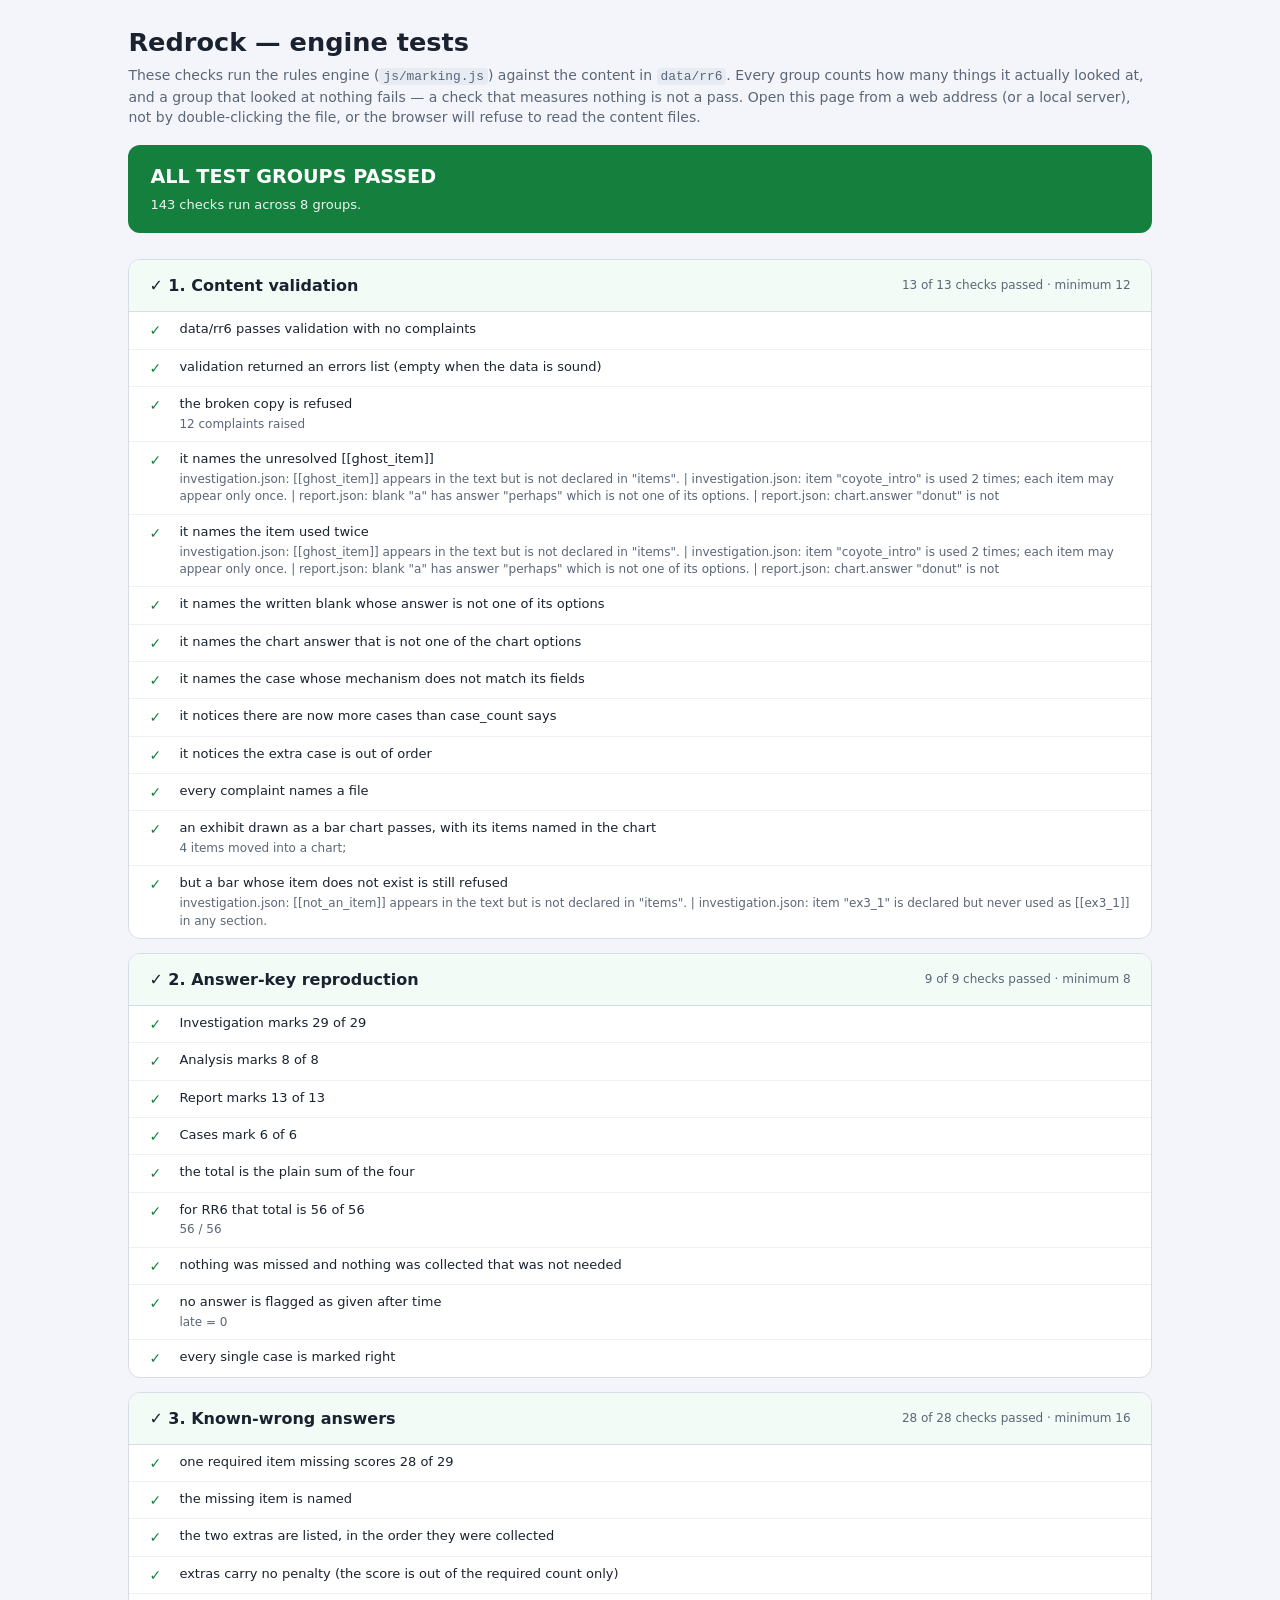
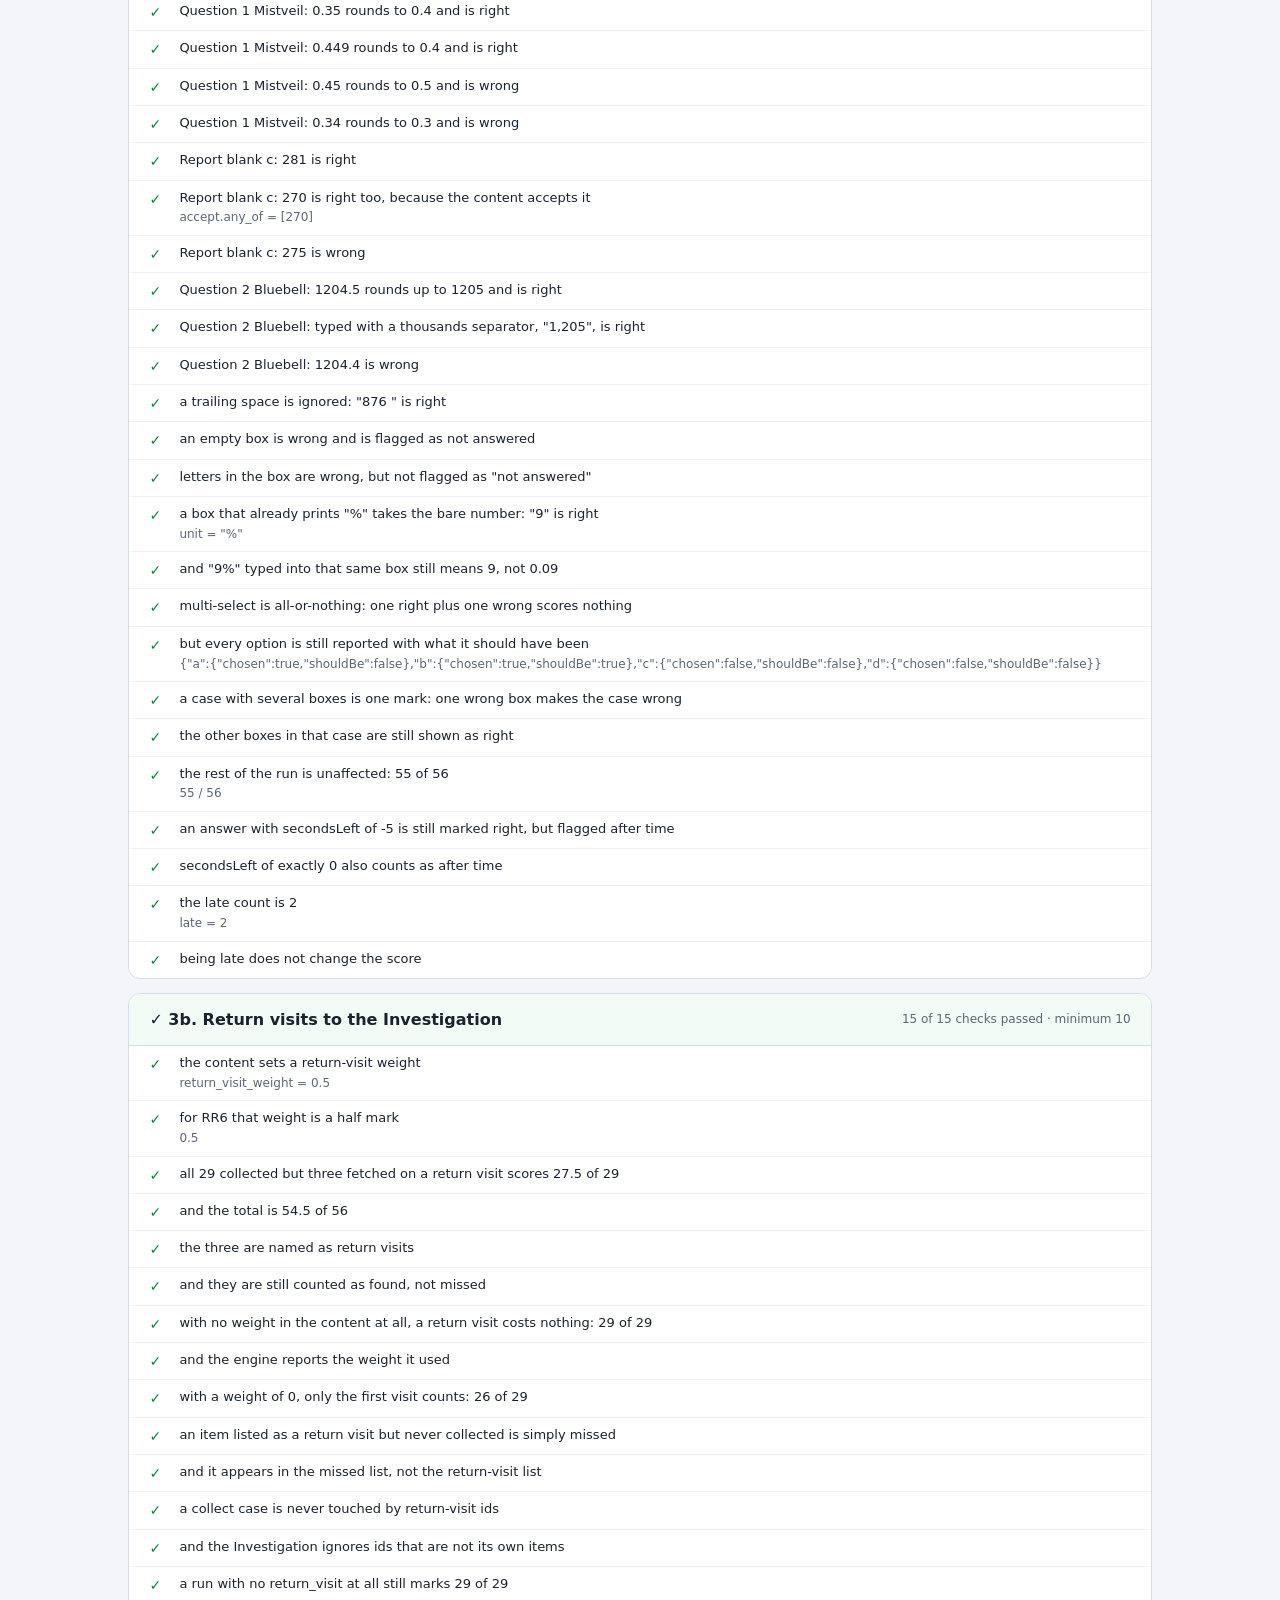
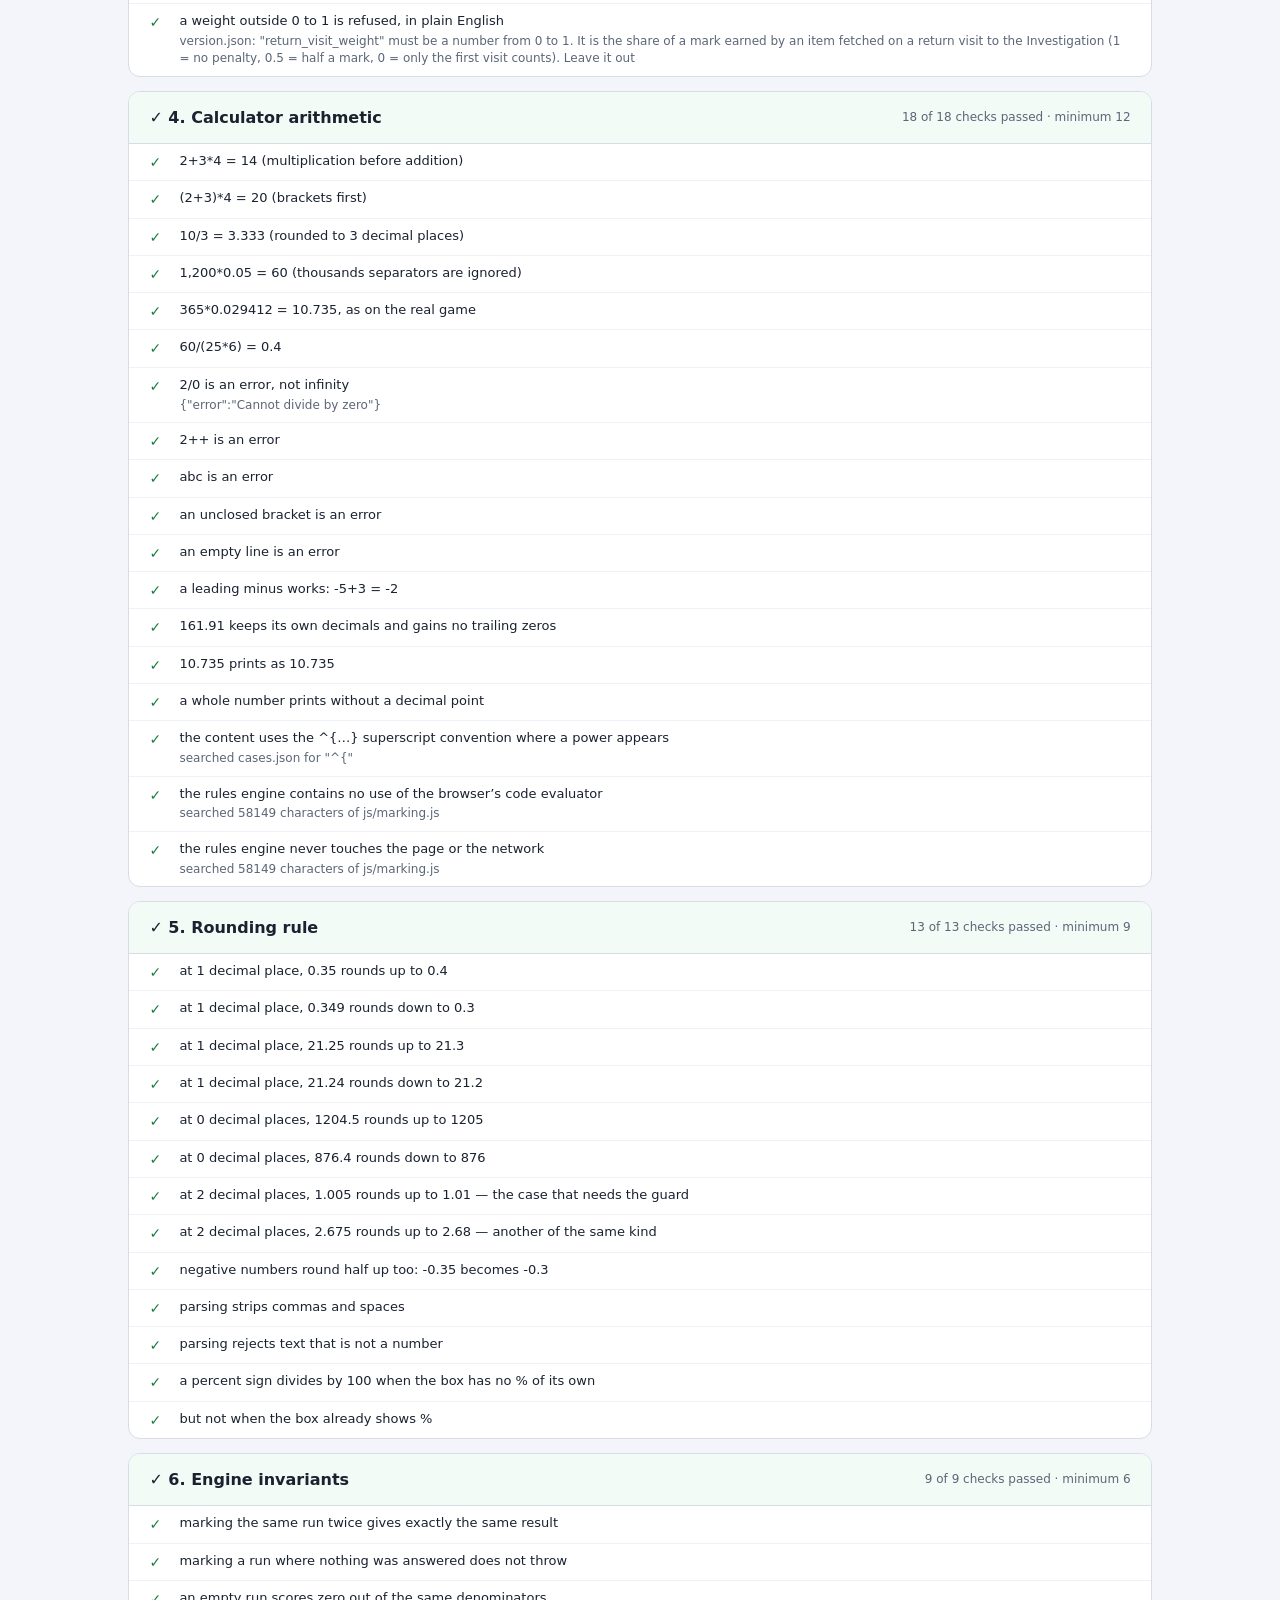
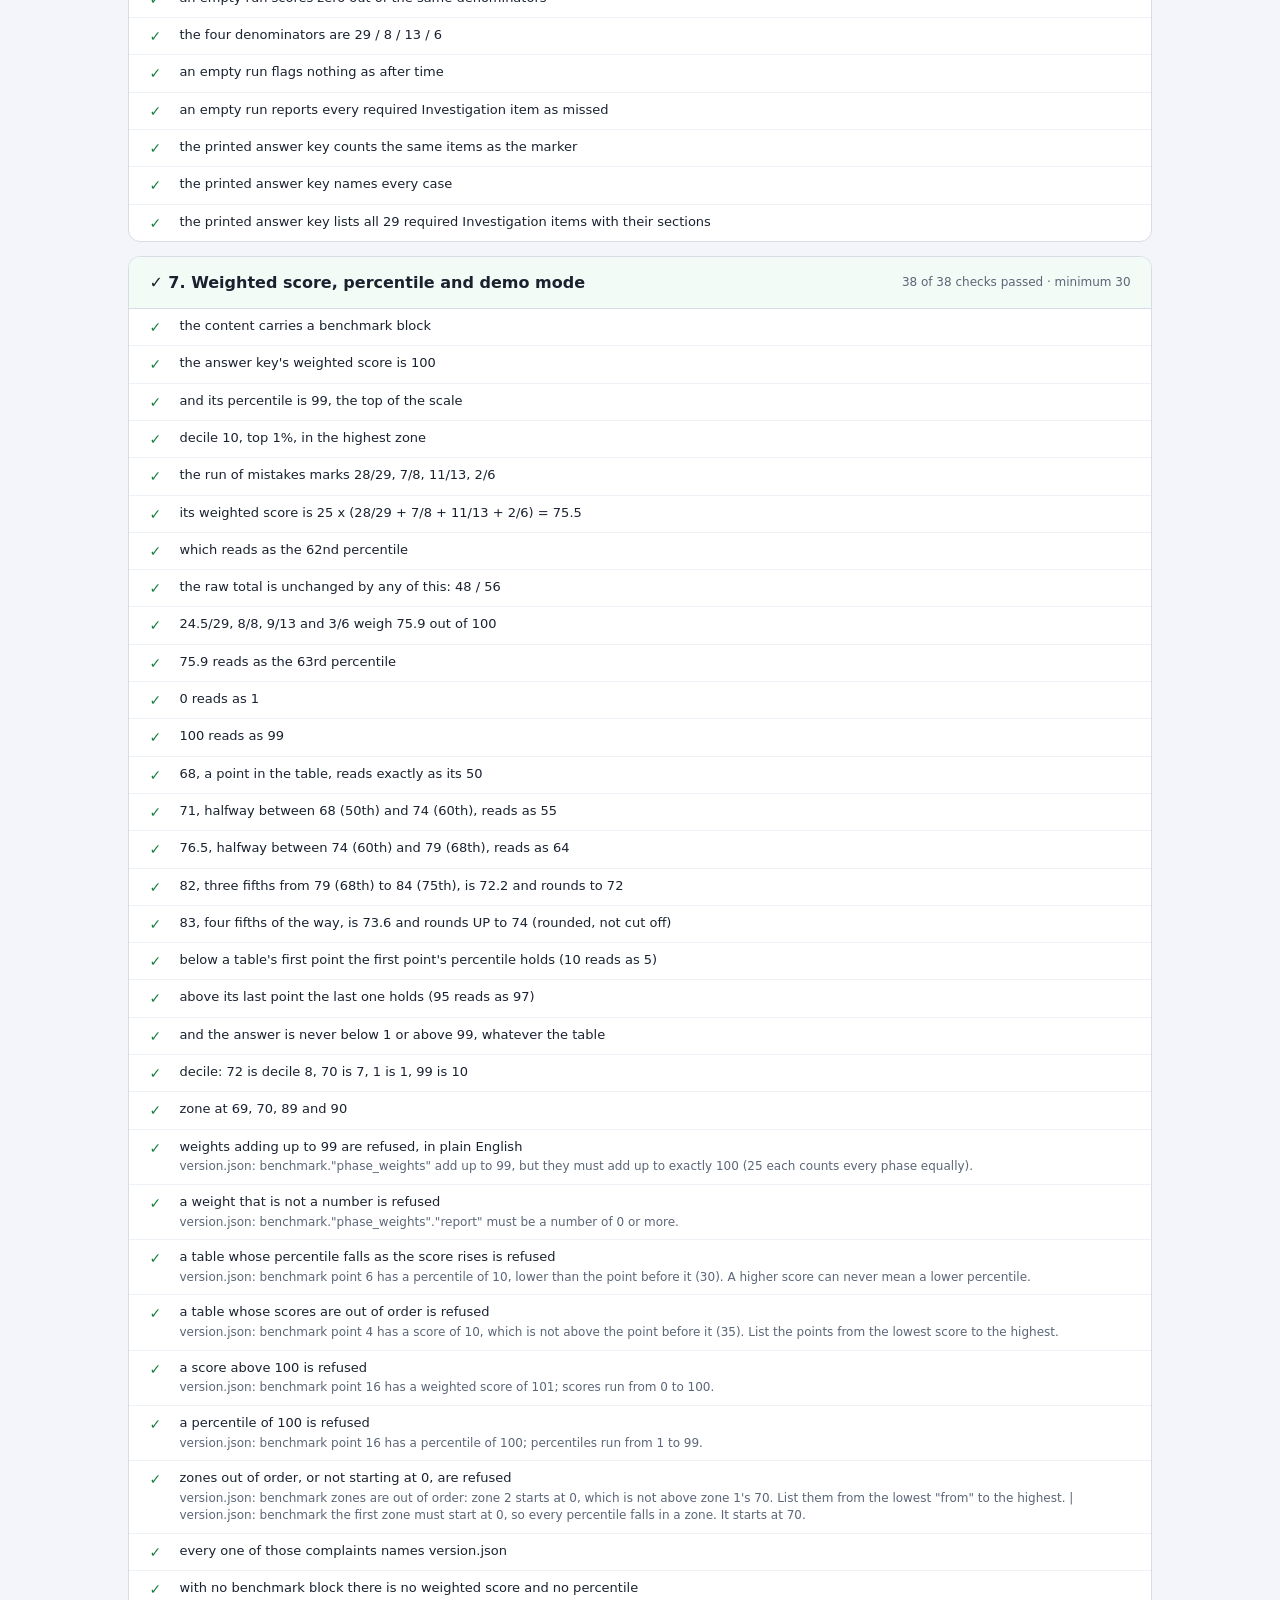
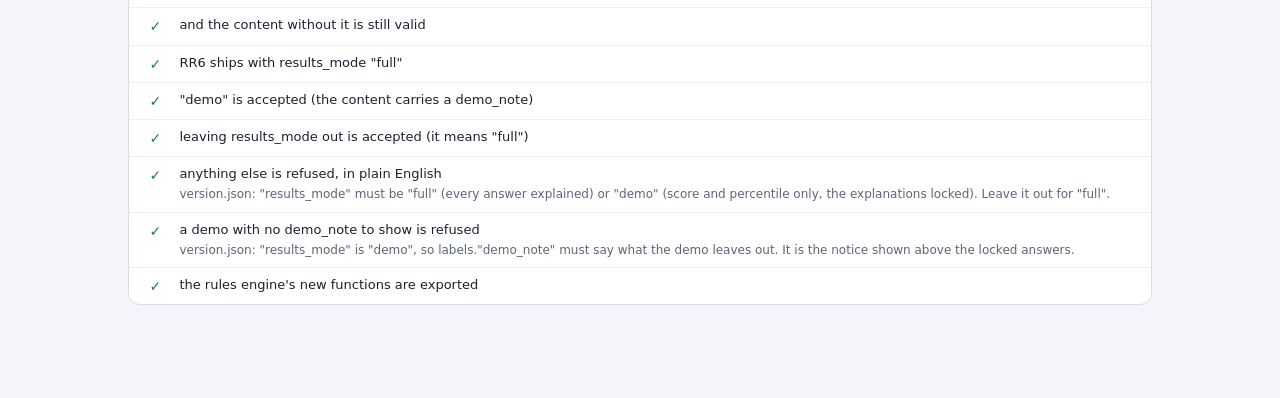
==== commit cd1b8f4e: "Add files via upload" ====
--- a/tests.html
+++ b/tests.html
@@ -583,6 +583,145 @@
         keyPrint.investigation.length === 29 &&
         keyPrint.investigation.every(function (i) { return i.section !== ''; }));
 
+  /* ---- GROUP 7 — where the candidate stands, and demo mode (v1.2) ----- */
+  group('7. Weighted score, percentile and demo mode', 30);
+
+  var bench = content.version.benchmark;
+  check('the content carries a benchmark block', !!bench && !!bench.percentiles);
+
+  /* the answer key */
+  var keyRun = M.markGame(content, keyAnswers(content));
+  checkEqual('the answer key\'s weighted score is 100', keyRun.weighted, 100);
+  checkEqual('and its percentile is 99, the top of the scale', keyRun.percentile, 99);
+  checkEqual('decile 10, top 1%, in the highest zone',
+             [keyRun.decile, keyRun.topShare, keyRun.zone && keyRun.zone.label],
+             [10, 1, bench.zones[bench.zones.length - 1].label]);
+
+  /* The run of deliberate mistakes that play-key.js plays through the screens:
+     one Investigation item left behind, Question 1 Mistveil 0.45, blank c
+     empty and the chart left at bar, Case 1 wrong, Case 2 one short, Case 5
+     one too many, Case 6 one box wrong. 28/29, 7/8, 11/13, 2/6. */
+  var mistakes = keyAnswers(content);
+  mistakes.investigation.journal = requiredIds.slice(1).concat([optionalIds[0], optionalIds[1]]);
+  mistakes.analysis[content.analysis.questions[0].boxes[0].id].value = '0.45';
+  delete mistakes.report.written.c;
+  mistakes.report.chart.value = content.report.chart['default'];
+  content.cases.cases.forEach(function (c) {
+    var e = mistakes.cases[c.number];
+    if (c.mechanism === 'choose_one') {
+      e.value = Object.keys(c.options).filter(function (o) { return o !== c.answer; })[0];
+    } else if (c.mechanism === 'collect') {
+      e.journal = e.journal.slice(1);
+    } else if (c.mechanism === 'choose_many') {
+      e.values = c.answer.concat([Object.keys(c.options).filter(function (o) {
+        return c.answer.indexOf(o) === -1; })[0]]);
+    } else if (c.mechanism === 'numbers' && c.number === 6) {
+      e.boxes[c.boxes[c.boxes.length - 1].id] = '99';
+    }
+  });
+  var mistakesRun = M.markGame(content, mistakes);
+  checkEqual('the run of mistakes marks 28/29, 7/8, 11/13, 2/6',
+             [mistakesRun.investigation.score, mistakesRun.analysis.score,
+              mistakesRun.report.score, mistakesRun.casesScore], [28, 7, 11, 2]);
+  checkEqual('its weighted score is 25 x (28/29 + 7/8 + 11/13 + 2/6) = 75.5', mistakesRun.weighted, 75.5);
+  checkEqual('which reads as the 62nd percentile', mistakesRun.percentile, 62);
+  checkEqual('the raw total is unchanged by any of this: 48 / 56',
+             [mistakesRun.total.score, mistakesRun.total.of], [48, 56]);
+
+  /* the worked example in the review note: 24.5/29, 8/8, 9/13, 3/6 */
+  var example = { investigation: { score: 24.5, of: 29 }, analysis: { score: 8, of: 8 },
+                  report: { score: 9, of: 13 }, casesScore: 3, casesOf: 6 };
+  checkEqual('24.5/29, 8/8, 9/13 and 3/6 weigh 75.9 out of 100',
+             M.weightedScore(example, bench.phase_weights), 75.9);
+  checkEqual('75.9 reads as the 63rd percentile', M.percentile(75.9, bench), 63);
+  checkEqual('0 reads as 1', M.percentile(0, bench), 1);
+  checkEqual('100 reads as 99', M.percentile(100, bench), 99);
+  checkEqual('68, a point in the table, reads exactly as its 50', M.percentile(68, bench), 50);
+  checkEqual('71, halfway between 68 (50th) and 74 (60th), reads as 55', M.percentile(71, bench), 55);
+  checkEqual('76.5, halfway between 74 (60th) and 79 (68th), reads as 64', M.percentile(76.5, bench), 64);
+  checkEqual('82, three fifths from 79 (68th) to 84 (75th), is 72.2 and rounds to 72',
+             M.percentile(82, bench), 72);
+  checkEqual('83, four fifths of the way, is 73.6 and rounds UP to 74 (rounded, not cut off)',
+             M.percentile(83, bench), 74);
+
+  var shortTable = { percentiles: [[20, 5], [90, 97]] };
+  checkEqual('below a table\'s first point the first point\'s percentile holds (10 reads as 5)',
+             M.percentile(10, shortTable), 5);
+  checkEqual('above its last point the last one holds (95 reads as 97)', M.percentile(95, shortTable), 97);
+  checkEqual('and the answer is never below 1 or above 99, whatever the table',
+             [M.percentile(0, { percentiles: [[0, 0], [100, 100]] }),
+              M.percentile(100, { percentiles: [[0, 0], [100, 100]] })], [1, 99]);
+
+  checkEqual('decile: 72 is decile 8, 70 is 7, 1 is 1, 99 is 10',
+             [M.decileOf(72), M.decileOf(70), M.decileOf(1), M.decileOf(99)], [8, 7, 1, 10]);
+  checkEqual('zone at 69, 70, 89 and 90',
+             [69, 70, 89, 90].map(function (p) { return M.zoneOf(p, bench.zones).label; }),
+             ['Below 70th', 'Borderline', 'Likely pass', 'Comfortable']);
+
+  function validateWithVersion(v) {
+    return M.validateContent(v, content.investigation, content.analysis, content.report, content.cases);
+  }
+  var v;
+  v = deepCopy(content.version); v.benchmark.phase_weights.cases = 24;
+  var r1 = validateWithVersion(v);
+  check('weights adding up to 99 are refused, in plain English',
+        !r1.ok && includesMessage(r1.errors, 'add up to 99'), r1.errors.join(' | '));
+  v = deepCopy(content.version); v.benchmark.phase_weights.report = 'a quarter';
+  var r2 = validateWithVersion(v);
+  check('a weight that is not a number is refused',
+        !r2.ok && includesMessage(r2.errors, '"report" must be a number'), r2.errors.join(' | '));
+  v = deepCopy(content.version); v.benchmark.percentiles[5][1] = 10;
+  var r3 = validateWithVersion(v);
+  check('a table whose percentile falls as the score rises is refused',
+        !r3.ok && includesMessage(r3.errors, 'can never mean a lower percentile'), r3.errors.join(' | '));
+  v = deepCopy(content.version); v.benchmark.percentiles[3][0] = 10;
+  var r4 = validateWithVersion(v);
+  check('a table whose scores are out of order is refused',
+        !r4.ok && includesMessage(r4.errors, 'not above the point before it'), r4.errors.join(' | '));
+  v = deepCopy(content.version); v.benchmark.percentiles[15] = [101, 99];
+  var r5 = validateWithVersion(v);
+  check('a score above 100 is refused', !r5.ok && includesMessage(r5.errors, 'scores run from 0 to 100'),
+        r5.errors.join(' | '));
+  v = deepCopy(content.version); v.benchmark.percentiles[15] = [100, 100];
+  var r6 = validateWithVersion(v);
+  check('a percentile of 100 is refused', !r6.ok && includesMessage(r6.errors, 'percentiles run from 1 to 99'),
+        r6.errors.join(' | '));
+  v = deepCopy(content.version); v.benchmark.zones = [bench.zones[1], bench.zones[0]];
+  var r7 = validateWithVersion(v);
+  check('zones out of order, or not starting at 0, are refused',
+        !r7.ok && includesMessage(r7.errors, 'zones are out of order') &&
+        includesMessage(r7.errors, 'first zone must start at 0'), r7.errors.join(' | '));
+  check('every one of those complaints names version.json',
+        [r1, r2, r3, r4, r5, r6, r7].every(function (x) {
+          return x.errors.every(function (e) { return e.indexOf('version.json:') === 0; });
+        }));
+
+  v = deepCopy(content); delete v.version.benchmark;
+  var noBench = M.markGame(v, keyAnswers(v));
+  check('with no benchmark block there is no weighted score and no percentile',
+        noBench.weighted === null && noBench.percentile === null && noBench.zone === null &&
+        noBench.total.score === 56);
+  check('and the content without it is still valid', validateWithVersion(v.version).ok);
+
+  /* results_mode */
+  checkEqual('RR6 ships with results_mode "full"', content.version.results_mode, 'full');
+  v = deepCopy(content.version); v.results_mode = 'demo';
+  check('"demo" is accepted (the content carries a demo_note)', validateWithVersion(v).ok,
+        validateWithVersion(v).errors.join(' | '));
+  v = deepCopy(content.version); delete v.results_mode;
+  check('leaving results_mode out is accepted (it means "full")', validateWithVersion(v).ok);
+  v = deepCopy(content.version); v.results_mode = 'lite';
+  var r8 = validateWithVersion(v);
+  check('anything else is refused, in plain English',
+        !r8.ok && includesMessage(r8.errors, '"results_mode" must be "full"'), r8.errors.join(' | '));
+  v = deepCopy(content.version); v.results_mode = 'demo'; delete v.labels.demo_note;
+  var r9 = validateWithVersion(v);
+  check('a demo with no demo_note to show is refused',
+        !r9.ok && includesMessage(r9.errors, 'demo_note'), r9.errors.join(' | '));
+
+  check('the rules engine\'s new functions are exported',
+        typeof M.weightedScore === 'function' && typeof M.percentile === 'function');
+
   render();
 }
 
